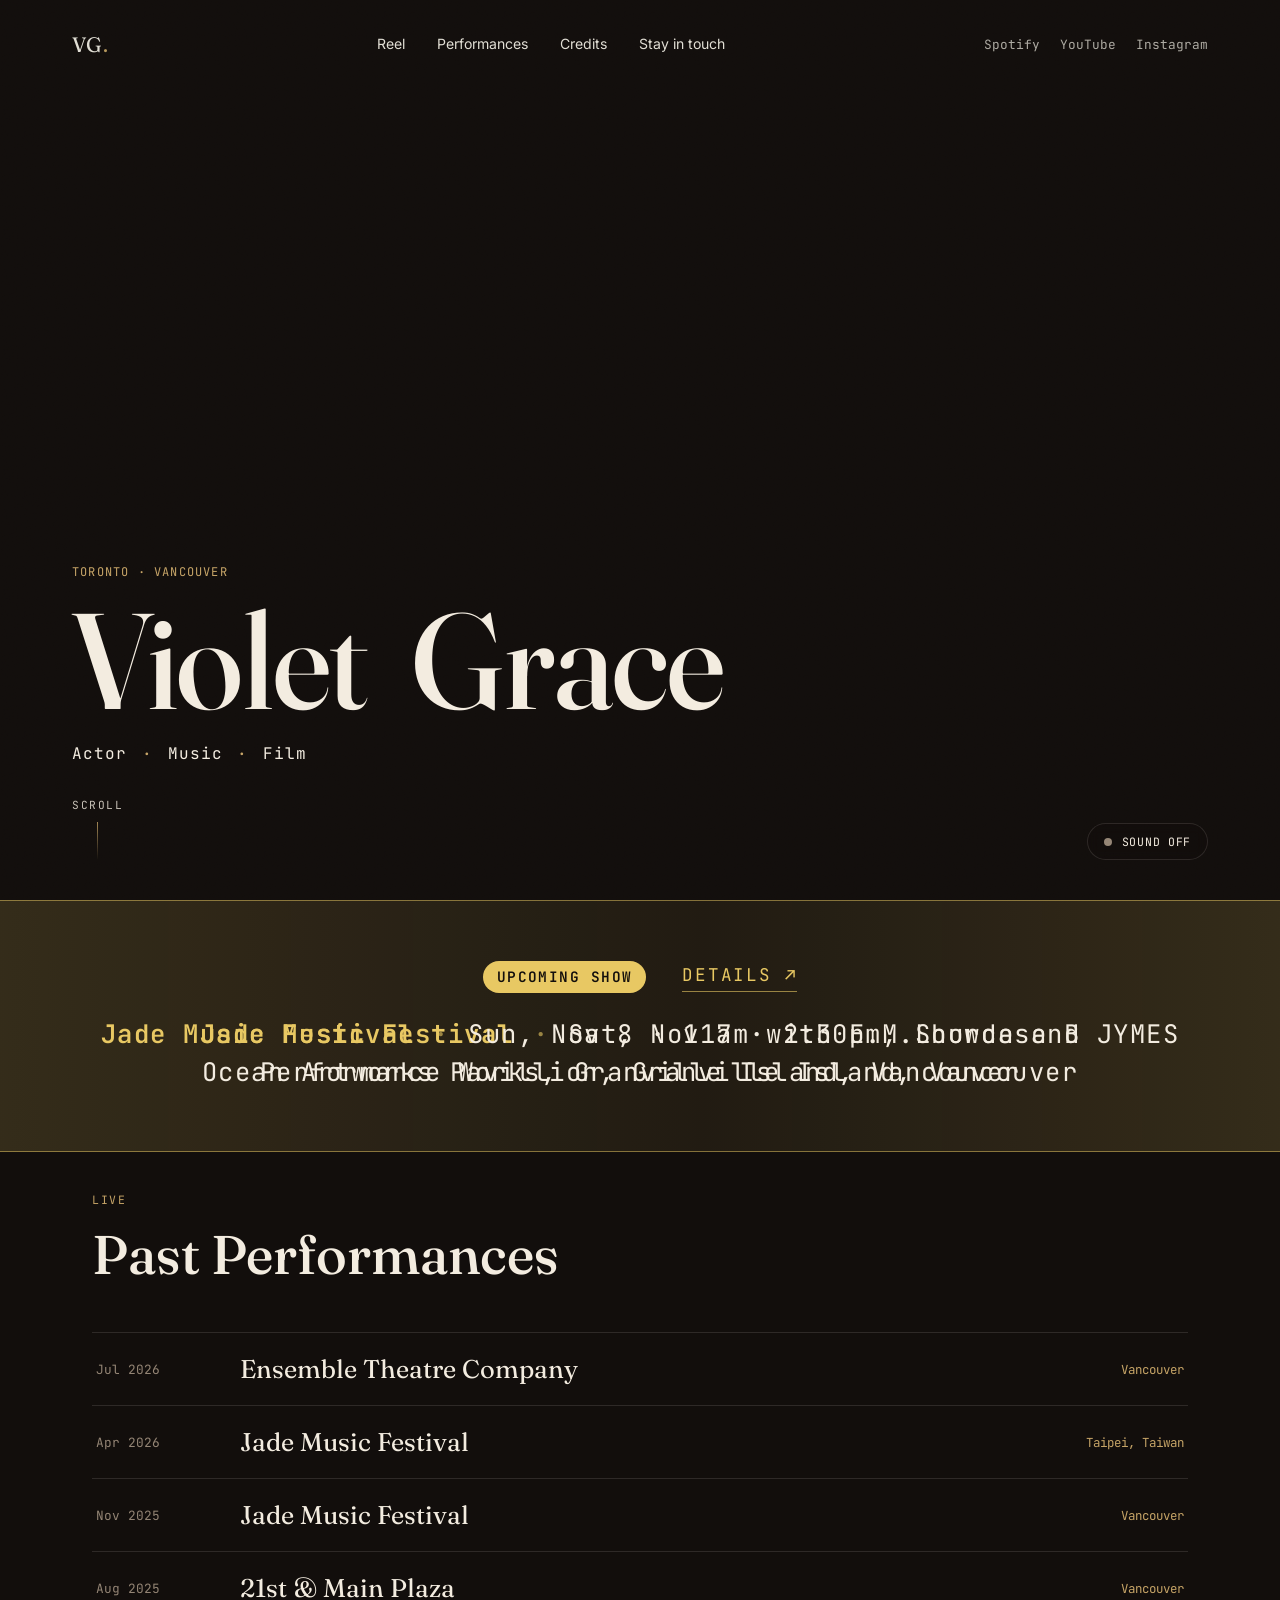
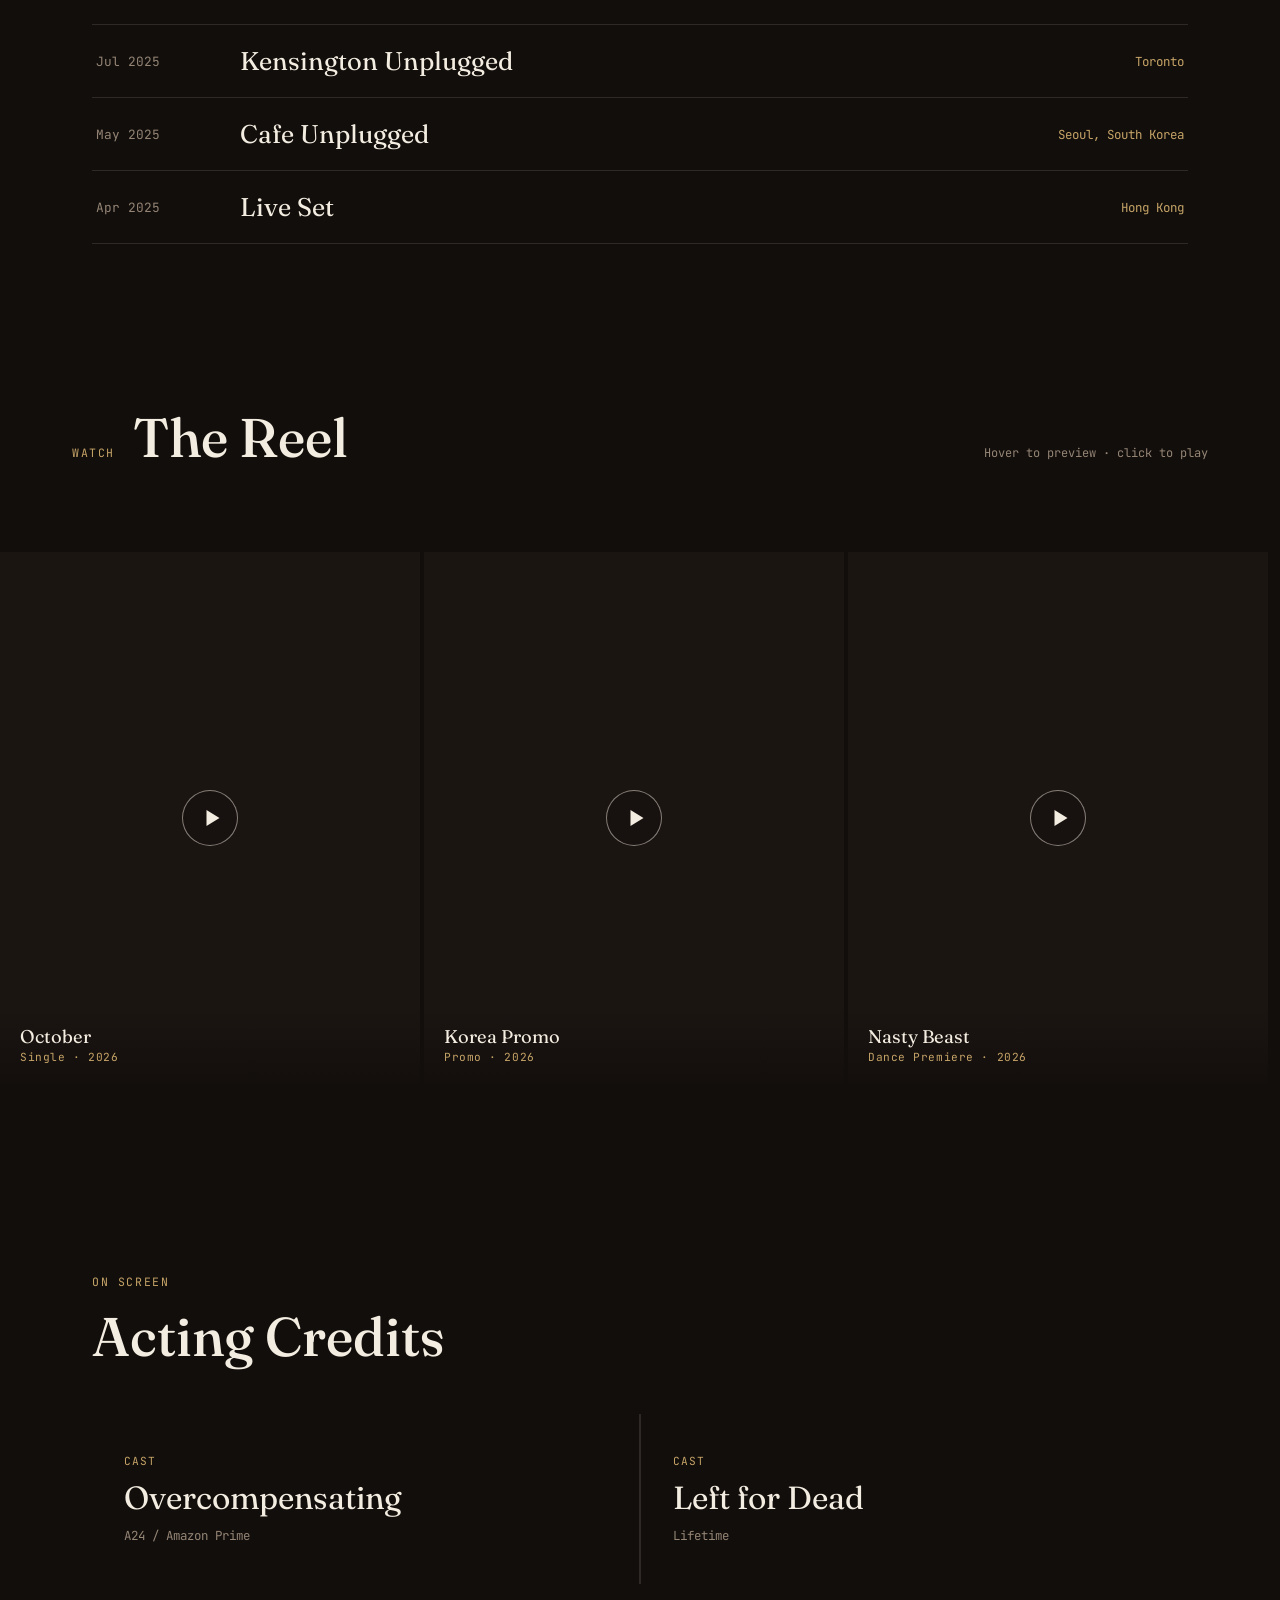
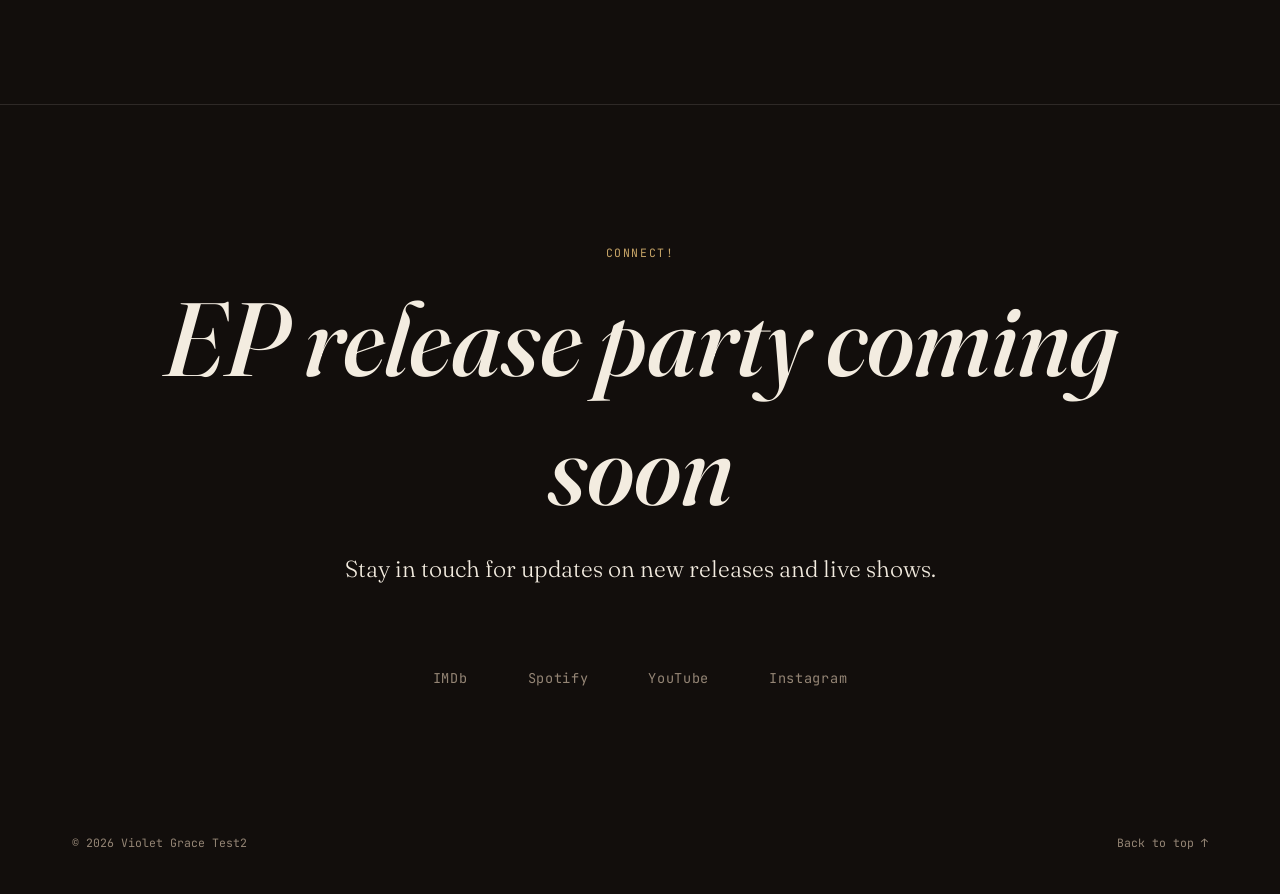
==== index.html @ 5d545049 "Add details for Jade Music Festival on Nov 8" ====
<!DOCTYPE html>
<html lang="en">
<head>
<meta charset="UTF-8">
<meta name="viewport" content="width=device-width, initial-scale=1.0">
<title>Violet Grace — Actor · Music · Film</title>
<meta name="description" content="Violet Grace — Actor, musician, and film artist. Watch the reel, upcoming releases, and live performances.">
<link rel="preconnect" href="https://fonts.googleapis.com">
<link rel="preconnect" href="https://fonts.gstatic.com" crossorigin>
<link href="https://fonts.googleapis.com/css2?family=Fraunces:opsz,wght@9..144,300;9..144,400;9..144,500;9..144,600&amp;family=Inter:wght@400;500;600&amp;family=JetBrains+Mono:wght@400;500&amp;display=swap" rel="stylesheet">
<link rel="stylesheet" href="styles.css">
<style>
  /* Soft visible yellow for the Jade Music Festival 2026 link — matches the
     site's warm palette, just a touch brighter so it stands out in the list. */
  .jade-link-2026{
    color: #E8C863;
    transition: opacity .2s ease;
  }
  .jade-link-2026:hover,
  .jade-link-2026:focus-visible{
    opacity: .8;
  }




</style>

<!-- Google tag (gtag.js) -->
<script async src="https://www.googletagmanager.com/gtag/js?id=AW-18082995472"></script>
<script>
  window.dataLayer = window.dataLayer || [];
  function gtag(){dataLayer.push(arguments);}
  gtag('js', new Date());
  gtag('config', 'AW-18082995472');
</script>


</head>
<body>

<!-- Grain overlay -->
<div class="grain" aria-hidden="true"></div>

<!-- ============ HEADER ============ -->
<header class="site-header">
  <a href="#top" class="logo">VG<span class="logo-dot">.</span></a>

  <nav class="main-nav" aria-label="Primary">
    <a href="#reel">Reel</a>
    <a href="#performances">Performances</a>
    <a href="#credits">Credits</a>
    <a href="#connect">Stay in touch</a>
  </nav>

  <div class="header-socials">
    <a href="https://open.spotify.com/artist/6fwGpGsmWu4kERmOrngO64" target="_blank" rel="noopener">Spotify</a>
    <a href="https://www.youtube.com/@violetziyigrace" target="_blank" rel="noopener">YouTube</a>
    <a href="https://www.instagram.com/violetziyigrace/" target="_blank" rel="noopener">Instagram</a>
  </div>

  <button class="nav-toggle" aria-label="Open menu" aria-expanded="false">
    <span></span><span></span>
  </button>
</header>

<!-- Mobile menu -->
<div class="mobile-menu" id="mobileMenu">
  <button type="button" class="mobile-menu-close" id="mobileMenuClose" aria-label="Close menu">Close ✕</button>
  <a href="#reel">Reel</a>
  <a href="#performances">Performances</a>
  <a href="#credits">Credits</a>
  <a href="#connect">Stay in touch</a>
</div>

<!-- ============ HERO ============ -->
<section class="hero" id="top">
  <video class="hero-video" id="heroVideo" autoplay muted loop playsinline preload="auto">
    <source src="https://d2xzwkti23clo4.cloudfront.net/videos/OCT_SHORT.mp4" type="video/mp4">
  </video>
  <div class="hero-scrim"></div>

  <div class="hero-content">
    <p class="eyebrow reveal">Toronto · Vancouver</p>
    <h1 class="hero-title">
      <span class="reveal">Violet</span>
      <span class="reveal" style="--d:0.08s">Grace</span>
    </h1>
    <p class="hero-sub reveal" style="--d:0.16s">Actor <span class="dot">·</span> Music <span class="dot">·</span> Film</p>
  </div>

  <button class="sound-toggle" id="soundToggle" aria-pressed="false">
    <span class="sound-icon"></span>
    <span class="sound-label">Sound off</span>
  </button>

  <a href="#reel" class="scroll-cue" aria-label="Scroll to reel">
    <span>Scroll</span>
    <i></i>
  </a>
</section>


<!--
============ MARQUEE (hidden for now) ============
<div class="marquee" aria-hidden="true">
  <div class="marquee-track">
    <span>Actor ✳ Musician ✳ Film ✳ Live Performance ✳ Screen ✳ Stage ✳ </span>
    <span>Actor ✳ Musician ✳ Film ✳ Live Performance ✳ Screen ✳ Stage ✳ </span>
  </div>
</div>
-->


<!-- ============ SHOW BANNER ============ -->
<!-- Thin highlighted strip. The whole bar is one link to the JMF schedule. -->
<a class="show-banner" id="show" href="https://jmfa.ca/schedule/" target="_blank" rel="noopener noreferrer"
   aria-label="Free live show at Jade Music Festival, Saturday November 7, 2026, 2:30pm, Showcase B, Vancouver. Opens the Jade Music Festival schedule in a new tab.">
  <span class="show-badge">Upcoming Show</span>
  <span class="show-text">
    <strong class="show-name">Jade Music Festival</strong>
    <span class="show-sep" aria-hidden="true">·</span> <span class="show-when">Sat, Nov 7 · 2:30pm, Showcase B</span> <br class="show-br">
    <span class="show-where">Performance Works, Granville Island, Vancouver</span>
  </span>
  <span class="show-text">
    <strong class="show-name">Jade Music Festival</strong>
    <span class="show-sep" aria-hidden="true">·</span> <span class="show-when">Sun, Nov 8 · 11am with E.M.Lourde and JYMES</span> <br class="show-br">
    <span class="show-where">Ocean Artworks Pavillion, Granville Island, Vancouver</span>
  </span>
  <span class="show-cta"><span class="show-cta-word">Details </span><span aria-hidden="true">↗</span></span>
</a>



<!-- ============ SHOW BANNER 2 ============ -->
<!-- Thin highlighted strip. The whole bar is one link to the JMF schedule. -->
  <!--
<a class="show-banner2" id="show2" href="https://www.showpass.com/ubcpc-shekillsmonsters/" target="_blank" rel="noopener noreferrer"
   aria-label="She Kills Monsters at UBC. Show dates: November 18 - 21, 2026, Vancouver.">
  <span class="show-badge">Upcoming Play</span>
  <span class="show-text">
    <strong class="show-name">She Kills Monsters</strong>
    <span class="show-sep" aria-hidden="true">·</span> <span class="show-when">Various Dates: November 18 - 21</span> <br class="show-br">
    <span class="show-where">UBC, Vancouver</span>
  </span>
  <span class="show-cta"><span class="show-cta-word">Details </span><span aria-hidden="true">↗</span></span>
</a>
-->
  
<!-- ============ INTRO ============ -->
<!--
<section class="intro" id="about">
  <p class="section-label reveal">Intro</p>
  <p class="intro-text reveal">
    I'm Violet — an actor and musician.
    Recent work spans indie feature film, television, and original music.
  </p>
</section>
-->

<!-- ============ PERFORMANCES ============ -->
<section class="performances" id="performances">
  <p class="section-label reveal">Live</p>
  <h2 class="reveal">Past Performances</h2>

  <ul class="timeline">
    

<!--
<li class="timeline-item reveal">
      <span class="timeline-date">Nov 2026</span>
      <span class="timeline-venue">Jade Music Festival - November 7th, 2026 - Showcase B, Live at 2:30pm!</span>
      <span class="timeline-loc">Vancouver</span>
    </li>
-->
    <li class="timeline-item reveal">
      <span class="timeline-date">Jul 2026</span>
      <span class="timeline-venue">Ensemble Theatre Company</span>
      <span class="timeline-loc">Vancouver</span>
    </li>
    <li class="timeline-item reveal">
      <span class="timeline-date">Apr 2026</span>
      <span class="timeline-venue">Jade Music Festival</span>
      <span class="timeline-loc">Taipei, Taiwan</span>
    </li>
    <li class="timeline-item reveal">
      <span class="timeline-date">Nov 2025</span>
      <span class="timeline-venue">Jade Music Festival</span>
      <span class="timeline-loc">Vancouver</span>

    </li>
    <li class="timeline-item reveal">
      <span class="timeline-date">Aug 2025</span>
      <span class="timeline-venue">21st &amp; Main Plaza</span>
      <span class="timeline-loc">Vancouver</span>
    </li>
    <li class="timeline-item reveal">
      <span class="timeline-date">Jul 2025</span>
      <span class="timeline-venue">Kensington Unplugged</span>
      <span class="timeline-loc">Toronto</span>
    </li>
    <li class="timeline-item reveal">
      <span class="timeline-date">May 2025</span>
      <span class="timeline-venue">Cafe Unplugged</span>
      <span class="timeline-loc">Seoul, South Korea</span>
    </li>
    <li class="timeline-item reveal">
      <span class="timeline-date">Apr 2025</span>
      <span class="timeline-venue">Live Set</span>
      <span class="timeline-loc">Hong Kong</span>
    </li>
  </ul>
</section>
  

<!-- ============ REEL ============ -->


<section class="reel" id="reel">
  <div class="reel-heading">
    <p class="section-label reveal">Watch</p>
    <h2 class="reveal">The Reel</h2>
    <p class="reel-hint reveal">Hover to preview · click to play</p>
  </div>

  <div class="filmstrip" id="filmstrip">

    <article class="frame" tabindex="0" data-video="https://d2xzwkti23clo4.cloudfront.net/videos/October_V2.mp4" data-title="October" data-meta="Single · 2026">
      <video class="frame-video" muted loop playsinline preload="metadata">
        <source src="https://d2xzwkti23clo4.cloudfront.net/videos/October_V2.mp4" type="video/mp4">
      </video>
      <div class="frame-play" aria-hidden="true"></div>
      <div class="frame-caption">
        <span class="frame-title">October</span>
        <span class="frame-meta">Single · 2026</span>
      </div>
    </article>

    <article class="frame" tabindex="0" data-video="https://d2xzwkti23clo4.cloudfront.net/videos/Korea_Promo1.mp4" data-title="Korea Interlude Promo" data-meta="Promo · 2026">
      <video class="frame-video" muted loop playsinline preload="metadata">
        <source src="https://d2xzwkti23clo4.cloudfront.net/videos/Korea_Promo1.mp4#t=0.5" type="video/mp4">
      </video>
      <div class="frame-play" aria-hidden="true"></div>
      <div class="frame-caption">
        <span class="frame-title">Korea Promo</span>
        <span class="frame-meta">Promo · 2026</span>
      </div>
    </article>

    <article class="frame" tabindex="0" data-video="https://d2xzwkti23clo4.cloudfront.net/videos/Nasty-Beast-Dance.mp4" data-title="Nasty Beast" data-meta="Promo · 2026">
      <video class="frame-video" muted loop playsinline preload="metadata">
        <source src="https://d2xzwkti23clo4.cloudfront.net/videos/Nasty-Beast-Dance.mp4#t=0.5" type="video/mp4">
      </video>
      <div class="frame-play" aria-hidden="true"></div>
      <div class="frame-caption">
        <span class="frame-title">Nasty Beast</span>
        <span class="frame-meta">Dance Premiere · 2026</span>
      </div>
    </article>

  </div>
</section>


<!-- ============ CREDITS ============ -->
<section class="credits" id="credits">
  <p class="section-label reveal">On Screen</p>
  <h2 class="reveal">Acting Credits</h2>

  <div class="credit-cards">
    <a class="credit-card reveal" href="https://www.imdb.com/name/nm7448528/" target="_blank" rel="noopener">
      <span class="credit-role">Cast</span>
      <span class="credit-title">Overcompensating</span>
      <span class="credit-net">A24 / Amazon Prime</span>
    </a>
    <a class="credit-card reveal" href="https://www.imdb.com/name/nm7448528/" target="_blank" rel="noopener">
      <span class="credit-role">Cast</span>
      <span class="credit-title">Left for Dead</span>
      <span class="credit-net">Lifetime</span>
    </a>
  </div>
</section>

<!-- ============ CONNECT / MAILING LIST ============ -->
<!-- Submits via script.js to a Google Apps Script web app that writes to your Google Sheet. -->
<section class="connect" id="connect">
  <p class="section-label reveal">Connect!</p>
  <h2 class="connect-title reveal">EP release party coming soon</h2>
  <p class="mail-intro reveal">Stay in touch for updates on new releases and live shows.</p>


  <!--
  <form class="mail-form reveal" id="mailForm" action="#" method="post">
    <div class="mail-field mail-field--full">
      <label for="mlEmail">Email <span class="mail-req" aria-hidden="true">*</span><span class="visually-hidden">(required)</span></label>
      <input type="email" id="mlEmail" name="email" required autocomplete="email" inputmode="email" maxlength="200" placeholder="you@example.com">
    </div>

    <div class="mail-field mail-field--full">
      <label for="mlName">Name <span class="mail-opt">(optional)</span></label>
      <input type="text" id="mlName" name="name" autocomplete="name" maxlength="120" placeholder="Your name">
    </div>

    <div class="mail-field">
      <label for="mlZip">ZIP / Postal code <span class="mail-opt">(optional)</span></label>
      <input type="text" id="mlZip" name="zip" autocomplete="postal-code" maxlength="20" placeholder="e.g. V6B 1A1">
    </div>

    <div class="mail-field">
      <label for="mlCountry">Country <span class="mail-opt">(optional)</span></label>
      <input type="text" id="mlCountry" name="country" autocomplete="country-name" maxlength="80" placeholder="e.g. Canada">
    </div>
    -->

    <!-- Spam trap: real visitors never see or fill this. Do not remove. -->
    <!--
    <div class="mail-hp" aria-hidden="true">
      <input type="text" name="company" tabindex="-1" autocomplete="off" aria-label="Do not fill in">
    </div>

    <button type="submit" class="mail-submit" id="mailSubmit">Join the list</button>
    <p class="mail-status" id="mailStatus" role="status" aria-live="polite"></p>
    <p class="mail-note">By joining, you agree to receive occasional emails from Violet Grace. You can unsubscribe at any time.</p>
  </form>
  -->
  <div class="connect-grid reveal">
    <a href="https://www.imdb.com/name/nm7448528/" target="_blank" rel="noopener">IMDb</a>
    <a href="https://open.spotify.com/artist/6fwGpGsmWu4kERmOrngO64" target="_blank" rel="noopener">Spotify</a>
    <a href="https://www.youtube.com/@violetziyigrace" target="_blank" rel="noopener">YouTube</a>
    <a href="https://www.instagram.com/violetziyigrace/" target="_blank" rel="noopener">Instagram</a>
  </div>
</section>

<footer class="site-footer">
  <span>© 2026 Violet Grace Test2</span>
  <a href="#top">Back to top ↑</a>
</footer>

<!-- ============ LIGHTBOX ============ -->
<div class="lightbox" id="lightbox" aria-hidden="true">
  <div class="lightbox-backdrop" id="lightboxBackdrop"></div>
  <div class="lightbox-panel">
    <button class="lightbox-close" id="lightboxClose" aria-label="Close video">Close ✕</button>
    <video class="lightbox-video" id="lightboxVideo" controls playsinline></video>
    <div class="lightbox-info">
      <span id="lightboxTitle"></span>
      <span id="lightboxMeta"></span>
    </div>
  </div>
</div>

<script src="script.js?v=2"></script>
</body>
</html>
---- styles.css ----
/* ==========================================================================
   VIOLET GRACE — Portfolio
   Palette: theatre-dark warm charcoal + brushed gold + deep wine
   Type: Fraunces (display) / Inter (UI) / JetBrains Mono (meta, labels)
   ========================================================================== */

:root{
  --bg:        #120e0c;
  --bg-alt:    #1b1512;
  --ivory:     #f3ece0;
  --gold:      #c6a467;
  --wine:      #7a2331;
  --muted:     #948575;
  --line:      rgba(243,236,224,0.12);

  --font-display: "Fraunces", serif;
  --font-body:    "Inter", sans-serif;
  --font-mono:    "JetBrains Mono", monospace;

  --container: 1240px;
  --edge: clamp(24px, 6vw, 72px);
}

*{ box-sizing: border-box; }
html{ scroll-behavior: smooth; }

body{
  margin:0;
  background: var(--bg);
  color: var(--ivory);
  font-family: var(--font-body);
  -webkit-font-smoothing: antialiased;
  overflow-x: hidden;
}

a{ color: inherit; text-decoration: none; }
ul{ list-style: none; margin:0; padding:0; }
h1,h2{ font-family: var(--font-display); font-weight: 500; margin:0; }

/* subtle film grain over everything */
.grain{
  position: fixed; inset:0; pointer-events:none; z-index: 999;
  opacity: 0.05; mix-blend-mode: overlay;
  background-image: url("data:image/svg+xml,%3Csvg xmlns='http://www.w3.org/2000/svg' width='120' height='120'%3E%3Cfilter id='n'%3E%3CfeTurbulence type='fractalNoise' baseFrequency='0.9' numOctaves='2' stitchTiles='stitch'/%3E%3C/filter%3E%3Crect width='100%25' height='100%25' filter='url(%23n)'/%3E%3C/svg%3E");
}

/* ===== reveal-on-scroll ===== */
.reveal{
  opacity:0; transform: translateY(22px);
  transition: opacity .8s cubic-bezier(.16,.8,.24,1), transform .8s cubic-bezier(.16,.8,.24,1);
  transition-delay: var(--d, 0s);
}
.reveal.is-visible{ opacity:1; transform: translateY(0); }
@media (prefers-reduced-motion: reduce){
  .reveal{ opacity:1; transform:none; transition:none; }
}

.section-label{
  font-family: var(--font-mono);
  font-size: .72rem; letter-spacing: .14em; text-transform: uppercase;
  color: var(--gold); margin: 0 0 14px;
}

/* ===== HEADER ===== */
.site-header{
  position: fixed; top:0; left:0; right:0; z-index: 60;
  display:flex; align-items:center; justify-content:space-between;
  padding: 22px var(--edge);
  mix-blend-mode: difference;
}
.logo{ font-family: var(--font-display); font-size: 1.3rem; letter-spacing: .02em; display:inline-block; padding: 10px 10px 10px 0; }
.logo-dot{ color: var(--gold); }
.main-nav{ display:flex; gap: 32px; font-size: .88rem; }
.main-nav a{ position:relative; padding-bottom: 3px; }
.main-nav a::after{
  content:""; position:absolute; left:0; right:100%; bottom:0; height:1px;
  background: currentColor; transition: right .35s ease;
}
.main-nav a:hover::after{ right:0; }
.header-socials{ display:flex; gap:20px; font-size:.8rem; font-family: var(--font-mono); }
.header-socials a{ opacity:.75; transition: opacity .25s; }
.header-socials a:hover{ opacity:1; }

.nav-toggle{
  display:none; width:46px; height:44px; background:none; border:0; cursor:pointer;
  flex-direction:column; justify-content:space-between; padding:11px 6px; margin-right:-6px;
}
.nav-toggle span{ height:1px; width:100%; background: var(--ivory); }

.mobile-menu{
  position: fixed; inset:0; background: var(--bg); z-index: 70;
  display:flex; flex-direction:column; align-items:center; justify-content: safe center; gap: 22px;
  padding: 72px var(--edge) 32px;           /* keeps everything inside the phone's side margins */
  overflow-y: auto;
  transform: translateY(-100%); transition: transform .5s cubic-bezier(.16,.8,.24,1);
}
.mobile-menu.open{ transform: translateY(0); }
/* Big serif style for the page links in the phone menu */
.mobile-menu > a{ font-family: var(--font-display); font-size: 1.8rem; }
.mobile-menu-close{
  position:absolute; top: 14px; right: var(--edge);
  background:none; border:0; padding: 14px 0 14px 16px; cursor:pointer;
  color: var(--ivory); font-family: var(--font-mono); font-size:.8rem; letter-spacing:.05em;
}

@media (max-height: 540px){
  .mobile-menu{ gap: 12px; padding-top: 56px; padding-bottom: 20px; }
  .mobile-menu > a{ font-size: 1.4rem; }
}
@media (max-width: 359px){
  .mobile-menu > a{ font-size: 1.6rem; }
}

/* ===== HERO ===== */
.hero{
  position: relative; height: 100vh; min-height: 640px;
  display:flex; align-items:flex-end;
  overflow: hidden;
}
.hero-video{
  position:absolute; inset:0; width:100%; height:100%; object-fit: cover;
  filter: saturate(.9) contrast(1.05);
}
.hero-scrim{
  position:absolute; inset:0;
  background:
    linear-gradient(180deg, rgba(18,14,12,.55) 0%, rgba(18,14,12,.25) 35%, rgba(18,14,12,.85) 100%);
}
.hero-content{
  position: relative; z-index:2; padding: 0 var(--edge) 136px;   /* clears the Scroll cue below */
  width: 100%;
}
.eyebrow{
  font-family: var(--font-mono); font-size: .75rem; letter-spacing:.1em;
  color: var(--gold); text-transform: uppercase; margin: 0 0 18px;
}
.hero-title{
  font-size: clamp(3.2rem, 11vw, 8.5rem);
  line-height: .92; letter-spacing: -.01em;
  display:flex; flex-wrap:wrap; gap: 0 .32em;
}
.hero-sub{
  font-family: var(--font-mono); font-size: 1rem; letter-spacing:.06em;
  color: var(--ivory); opacity:.85; margin: 20px 0 0;
}
.hero-sub .dot{ color: var(--gold); margin: 0 4px; }

.sound-toggle{
  position:absolute; right: var(--edge); bottom: 40px; z-index:3;
  display:flex; align-items:center; gap:10px;
  background: rgba(18,14,12,.4); border: 1px solid var(--line);
  color: var(--ivory); font-family: var(--font-mono); font-size:.72rem;
  letter-spacing:.06em; text-transform:uppercase;
  padding: 10px 16px; border-radius: 999px; cursor:pointer;
  backdrop-filter: blur(6px);
  transition: border-color .25s;
}
.sound-toggle:hover{ border-color: var(--gold); }
.sound-icon{
  width:8px; height:8px; border-radius:50%; background: var(--muted); display:inline-block;
}
.sound-toggle[aria-pressed="true"] .sound-icon{ background: var(--gold); box-shadow: 0 0 8px var(--gold); }

.scroll-cue{
  position:absolute; left: var(--edge); bottom: 40px; z-index:3;
  display:flex; flex-direction:column; align-items:center; gap:10px;
  font-family: var(--font-mono); font-size: .7rem; letter-spacing:.14em; text-transform:uppercase;
  color: var(--ivory); opacity:.8;
}
.scroll-cue i{
  width:1px; height: 38px; background: linear-gradient(var(--gold), transparent);
  position:relative; overflow:hidden;
}
.scroll-cue i::after{
  content:""; position:absolute; left:0; top:-100%; width:100%; height:100%;
  background: var(--gold); animation: cue 1.8s ease-in-out infinite;
}
@keyframes cue{ to{ top: 100%; } }

/* ===== MARQUEE ===== */
.marquee{
  border-top: 1px solid var(--line); border-bottom: 1px solid var(--line);
  overflow: hidden; background: var(--bg-alt);
  padding: 18px 0;
}
.marquee-track{
  display:flex; white-space:nowrap; width: max-content;
  font-family: var(--font-display); font-style: italic; font-size: 1.4rem;
  color: var(--muted);
  animation: marquee 26s linear infinite;
}
.marquee-track span{ padding-right: 4px; }
@keyframes marquee{ from{ transform: translateX(0); } to{ transform: translateX(-50%); } }
@media (prefers-reduced-motion: reduce){ .marquee-track{ animation: none; } }




/* ===== SHOW BANNER ===== */
/* Text size matches the "Past Performances" venue names; font style matches the hero "Actor · Music · Film" line. */
.show-banner{
  display: flex; align-items: center; justify-content: center;
  flex-wrap: wrap; gap: 18px 40px;
  padding: clamp(36px, 5vw, 60px) var(--edge);
  background: linear-gradient(90deg, rgba(232,200,99,.16), rgba(232,200,99,.07) 55%, rgba(232,200,99,.16));
  border-top: 1px solid rgba(232,200,99,.5);
  border-bottom: 1px solid rgba(232,200,99,.5);
  color: var(--ivory, #f3ece0);
  font-family: var(--font-mono, "JetBrains Mono", monospace);
  font-size: clamp(1.1rem, 2.2vw, 1.6rem);
  letter-spacing: .06em; line-height: 1.5;
  text-align: center; text-decoration: none;
  transition: background .25s ease;
}
.show-banner:hover,
.show-banner:focus-visible{
  background: linear-gradient(90deg, rgba(232,200,99,.26), rgba(232,200,99,.14) 55%, rgba(232,200,99,.26));
}
.show-banner:focus-visible{ outline: 2px solid #E8C863; outline-offset: -4px; }
.show-badge{
  display: inline-flex; align-items: center; gap: 7px;
  padding: 5px 14px; border-radius: 999px;
  background: #E8C863; color: #120e0c;
  font-weight: 600; text-transform: uppercase; letter-spacing: .1em; font-size: clamp(.74rem, 1.2vw, .9rem);
}
.show-dot{
  width: 7px; height: 7px; border-radius: 50%; background: #B3261E;
  animation: show-pulse 1.8s ease-in-out infinite;
}
@keyframes show-pulse{ 0%,100%{ opacity: 1; transform: scale(1); } 50%{ opacity: .35; transform: scale(.8); } }
.show-text{ text-wrap: balance; }
.show-text strong{ color: #E8C863; font-weight: 600; }
.show-sep{ color: rgba(232,200,99,.6); margin: 0 2px; }
.show-cta{
  color: #E8C863; text-transform: uppercase; letter-spacing: .1em; font-size: clamp(.9rem, 1.4vw, 1.1rem);
  border-bottom: 1px solid rgba(232,200,99,.6); padding-bottom: 2px; white-space: nowrap;
}

/* Tablet + desktop: badge and Details arrow share the top row, show details sit underneath */
@media (min-width: 640px){
  .show-banner{
    display: grid; grid-template-columns: auto auto; justify-content: center;
    grid-template-areas: "badge cta" "text text";
    align-items: center; gap: 22px 36px;
  }
  .show-badge{ grid-area: badge; justify-self: end; }
  .show-cta{ grid-area: cta; justify-self: start; }
  .show-text{ grid-area: text; }
}

/* Phones: row 1 = "Upcoming Show" badge (left) + Details arrow (right); show details sit underneath */
@media (max-width: 639px){
  .show-banner{
    display: grid; grid-template-columns: minmax(0,1fr) auto;
    grid-template-areas: "badge cta" "text text";
    align-items: center; gap: 18px 12px;
    padding: 30px 20px;
    letter-spacing: .03em; text-align: left;
  }
  .show-badge{ grid-area: badge; justify-self: start; font-size: .72rem; padding: 5px 12px; }
  .show-cta{ grid-area: cta; font-size: .82rem; border-bottom: 0; }
  .show-text{ grid-area: text; display: flex; flex-direction: column; gap: 4px; min-width: 0; text-wrap: pretty; }
  .show-sep, .show-br{ display: none; }
  .show-when, .show-where{ display: block; overflow-wrap: anywhere; }
}
@media (prefers-reduced-motion: reduce){ .show-dot{ animation: none; } }

/* ===== MAILING LIST FORM ===== */
.visually-hidden{
  position: absolute; width: 1px; height: 1px; margin: -1px; padding: 0;
  overflow: hidden; clip: rect(0 0 0 0); white-space: nowrap; border: 0;
}
.mail-intro{
  max-width: 44ch; margin: 20px auto 0;
  font-family: var(--font-display); font-weight: 300;
  font-size: clamp(1.15rem, 2.6vw, 1.45rem); line-height: 1.5;
  color: var(--ivory); opacity: .8;
}
.mail-form{
  display: grid; grid-template-columns: 1fr; gap: 34px 36px;
  max-width: 600px; margin: 52px auto 0; text-align: left;
}
.mail-field{ display: flex; flex-direction: column; gap: 6px; }
.mail-field label{
  font-family: var(--font-mono); font-size: .78rem; letter-spacing: .12em; text-transform: uppercase;
  color: var(--ivory);
}
.mail-req{ color: var(--gold); }
.mail-opt{ color: var(--muted); text-transform: none; letter-spacing: .03em; }

/* Line-style inputs: no box, just a line underneath */
.mail-field input{
  width: 100%; padding: 12px 0 11px;
  background: transparent; border: 0; border-radius: 0;
  border-bottom: 1px solid rgba(243,236,224,.32);
  color: var(--ivory);
  font-family: var(--font-display); font-weight: 300; font-size: 1.3rem; line-height: 1.3;
  -webkit-appearance: none; appearance: none;
  transition: border-color .25s ease, box-shadow .25s ease;
}
.mail-field input::placeholder{ color: var(--muted); opacity: .7; font-style: italic; }
.mail-field input:hover{ border-bottom-color: rgba(243,236,224,.55); }
.mail-field input:focus{
  outline: none; border-bottom-color: var(--gold); box-shadow: 0 1px 0 0 var(--gold);
}
/* Stop browser autofill from painting a white/yellow box */
.mail-field input:-webkit-autofill,
.mail-field input:-webkit-autofill:focus{
  -webkit-text-fill-color: var(--ivory);
  -webkit-box-shadow: 0 0 0 1000px var(--bg) inset;
  caret-color: var(--ivory);
  transition: background-color 9999s ease-out 0s;
}

/* Spam trap: invisible to people. Do not remove. */
.mail-hp{ position: absolute; left: -9999px; top: auto; width: 1px; height: 1px; overflow: hidden; opacity: 0; pointer-events: none; }

/* Button: same outlined pill style as the site's other buttons, gold */
.mail-submit{
  justify-self: center; width: 100%; min-height: 54px;
  padding: 16px 44px; cursor: pointer;
  background: transparent; color: var(--gold);
  border: 1px solid var(--gold); border-radius: 999px;
  font-family: var(--font-mono); font-size: .85rem; letter-spacing: .14em; text-transform: uppercase;
  transition: background .25s ease, color .25s ease;
}
.mail-submit:hover{ background: var(--gold); color: var(--bg); }
.mail-submit:focus-visible{ outline: 1px solid var(--gold); outline-offset: 4px; }
.mail-submit:disabled{ opacity: .55; cursor: progress; background: transparent; color: var(--gold); }
.mail-status{ margin: 0; min-height: 1.4em; font-family: var(--font-mono); font-size: .85rem; letter-spacing: .04em; text-align: center; }
.mail-status.is-success{ color: var(--gold); }
.mail-status.is-error{ color: #ff8f7a; }
.mail-note{
  margin: 0; text-align: center; font-size: .8rem; line-height: 1.6;
  color: var(--muted);
}
.connect-grid{ margin-top: 64px; }
@media (min-width: 640px){
  .mail-form{ grid-template-columns: 1fr 1fr; }
  .mail-field--full, .mail-submit, .mail-status, .mail-note{ grid-column: 1 / -1; }
  .mail-submit{ width: auto; min-width: 280px; }
}

/* ===== INTRO ===== */
.intro{
  max-width: var(--container); margin: 0 auto;
  padding: 140px var(--edge) 100px;
}
.intro-text{
  font-family: var(--font-display); font-weight: 300;
  font-size: clamp(1.5rem, 3.4vw, 2.5rem); line-height: 1.35;
  max-width: 900px; color: var(--ivory);
}

/* ===== REEL / FILMSTRIP (signature element) ===== */
.reel{ padding: 40px 0 120px; }
.reel-heading{ padding: 0 var(--edge); margin-bottom: 40px; display:flex; align-items:baseline; gap: 18px; flex-wrap:wrap; }
.reel-heading h2{ font-size: clamp(2rem, 5vw, 3.4rem); }
.reel-hint{ font-family: var(--font-mono); font-size:.75rem; color: var(--muted); margin-left:auto; }

.filmstrip{
  display:flex; gap: 4px; overflow-x:auto; padding: 24px var(--edge) 16px;
  scroll-snap-type: x proximity;
  scrollbar-width: thin; scrollbar-color: var(--gold) transparent;
}
.filmstrip::-webkit-scrollbar{ height:5px; }
.filmstrip::-webkit-scrollbar-thumb{ background: var(--gold); border-radius: 3px; }

.frame{
  position: relative; flex: 0 0 clamp(260px, 34vw, 420px);
  aspect-ratio: 3/4; scroll-snap-align: start;
  background: var(--bg-alt); cursor: pointer;
  border-top: 14px solid var(--bg); border-bottom: 14px solid var(--bg);
  overflow: hidden;
}
/* sprocket holes — the "film" motif */
.frame::before, .frame::after{
  content:""; position:absolute; left:0; right:0; height:14px; z-index:2;
  background-image: radial-gradient(circle, var(--bg) 0 3px, transparent 3.5px);
  background-size: 22px 14px; background-repeat: repeat-x;
  background-position: 10px center;
}
.frame::before{ top:-14px; }
.frame::after{ bottom:-14px; }

.frame-video{
  position:absolute; inset:0; width:100%; height:100%; object-fit: cover;
  filter: saturate(.85) brightness(.8);
  transition: transform .6s cubic-bezier(.16,.8,.24,1), filter .4s;
}
.frame:hover .frame-video, .frame:focus-visible .frame-video{
  transform: scale(1.06); filter: saturate(1) brightness(.95);
}
.frame-play{
  position:absolute; top:50%; left:50%; width:56px; height:56px;
  transform: translate(-50%,-50%); border-radius:50%;
  border: 1px solid rgba(243,236,224,.5);
  background: rgba(18,14,12,.35); backdrop-filter: blur(3px);
  transition: opacity .3s, transform .3s;
}
.frame-play::after{
  content:""; position:absolute; top:50%; left:56%; transform: translate(-50%,-50%);
  border-style: solid; border-width: 8px 0 8px 13px;
  border-color: transparent transparent transparent var(--ivory);
}
.frame:hover .frame-play{ opacity:0; transform: translate(-50%,-50%) scale(.8); }

.frame-caption{
  position:absolute; left:0; right:0; bottom:0; z-index:2;
  padding: 18px 20px 20px;
  background: linear-gradient(0deg, rgba(18,14,12,.9), transparent);
  display:flex; flex-direction:column; gap:2px;
}
.frame-title{ font-family: var(--font-display); font-size:1.15rem; }
.frame-meta{ font-family: var(--font-mono); font-size:.7rem; color: var(--gold); letter-spacing:.05em; }

/* ===== PERFORMANCES / TIMELINE ===== */
.performances{ max-width: var(--container); margin: 0 auto; padding: 40px var(--edge) 120px; }
.performances h2{ font-size: clamp(2rem, 5vw, 3.4rem); margin-bottom: 44px; }

.timeline{ border-top: 1px solid var(--line); }
.timeline-item{
  display:grid; grid-template-columns: 120px 1fr auto; align-items:center; gap: 24px;
  padding: 20px 4px; border-bottom: 1px solid var(--line);
  transition: padding-left .3s ease, border-color .3s;
}
.timeline-item:hover{ padding-left: 16px; border-color: var(--gold); }
.timeline-date{ font-family: var(--font-mono); font-size:.8rem; color: var(--muted); }
.timeline-venue{ font-family: var(--font-display); font-size: clamp(1.1rem, 2.2vw, 1.6rem); }
.timeline-loc{ font-family: var(--font-mono); font-size:.78rem; color: var(--gold); text-align:right; white-space:nowrap; }

/* ===== CREDITS ===== */
.credits{ max-width: var(--container); margin: 0 auto; padding: 40px var(--edge) 120px; }
.credits h2{ font-size: clamp(2rem, 5vw, 3.4rem); margin-bottom: 44px; }
.credit-cards{ display:grid; grid-template-columns: repeat(auto-fit, minmax(280px, 1fr)); gap: 2px; background: var(--line); }
.credit-card{
  background: var(--bg); padding: 40px 32px; display:flex; flex-direction:column; gap:10px;
  transition: background .3s;
}
.credit-card:hover{ background: var(--bg-alt); }
.credit-role{ font-family: var(--font-mono); font-size:.7rem; letter-spacing:.1em; text-transform:uppercase; color: var(--gold); }
.credit-title{ font-family: var(--font-display); font-size: clamp(1.4rem, 3vw, 2rem); }
.credit-net{ font-family: var(--font-mono); font-size:.78rem; color: var(--muted); }

/* ===== CONNECT ===== */
.connect{
  text-align:center; padding: 140px var(--edge) 100px;
  border-top: 1px solid var(--line);
}
.connect .section-label{ display:block; }
.connect-title{ font-size: clamp(2.6rem, 9vw, 6.5rem); font-style: italic; }
.connect-link{
  display:inline-block; margin-top: 28px; font-family: var(--font-mono);
  font-size: .95rem; border-bottom: 1px solid var(--gold); padding-bottom: 4px;
}
.connect-grid{
  margin-top: 70px; display:flex; justify-content:center; gap: clamp(20px,4vw,48px);
  flex-wrap:wrap; font-family: var(--font-mono); font-size:.85rem; letter-spacing:.05em;
}
.connect-grid a{ color: var(--muted); transition: color .25s; display:inline-block; padding: 12px 6px; }
.connect-grid a:hover{ color: var(--gold); }

/* ===== FOOTER ===== */
.site-footer a{ display:inline-block; padding: 12px 0; }
.site-footer{
  display:flex; justify-content:space-between; align-items:center; padding: 24px var(--edge) 32px;
  font-family: var(--font-mono); font-size:.72rem; color: var(--muted);
}

/* ===== LIGHTBOX ===== */
.lightbox{
  position: fixed; inset:0; z-index: 100;
  display:flex; align-items:center; justify-content:center;
  opacity:0; pointer-events:none; transition: opacity .35s ease;
}
.lightbox.open{ opacity:1; pointer-events:auto; }
.lightbox-backdrop{ position:absolute; inset:0; background: rgba(10,7,6,.92); backdrop-filter: blur(6px); }
.lightbox-panel{
  position:relative; z-index:2; width:min(92vw, 900px);
  transform: scale(.96); transition: transform .35s ease;
}
.lightbox.open .lightbox-panel{ transform: scale(1); }
.lightbox-video{ width:100%; max-height:76vh; background:#000; display:block; }
.lightbox-close{
  position:absolute; top:-50px; right:0; background:none; border:0; padding: 10px 0 10px 12px; color: var(--ivory);
  font-family: var(--font-mono); font-size:.8rem; cursor:pointer; letter-spacing:.05em;
}
.lightbox-info{
  display:flex; justify-content:space-between; margin-top: 14px;
  font-family: var(--font-mono); font-size:.78rem; color: var(--muted);
}
#lightboxTitle{ color: var(--ivory); font-family: var(--font-display); font-size: 1.1rem; }

/* ===== RESPONSIVE ===== */
@media (max-width: 860px){
  .main-nav, .header-socials{ display:none; }
  .nav-toggle{ display:flex; }
  .timeline-item{ grid-template-columns: 1fr; gap:4px; text-align:left; }
  .timeline-loc{ text-align:left; }
}

/* Keyboard focus visibility */
a:focus-visible, button:focus-visible, .frame:focus-visible{
  outline: 1px solid var(--gold); outline-offset: 3px;
}
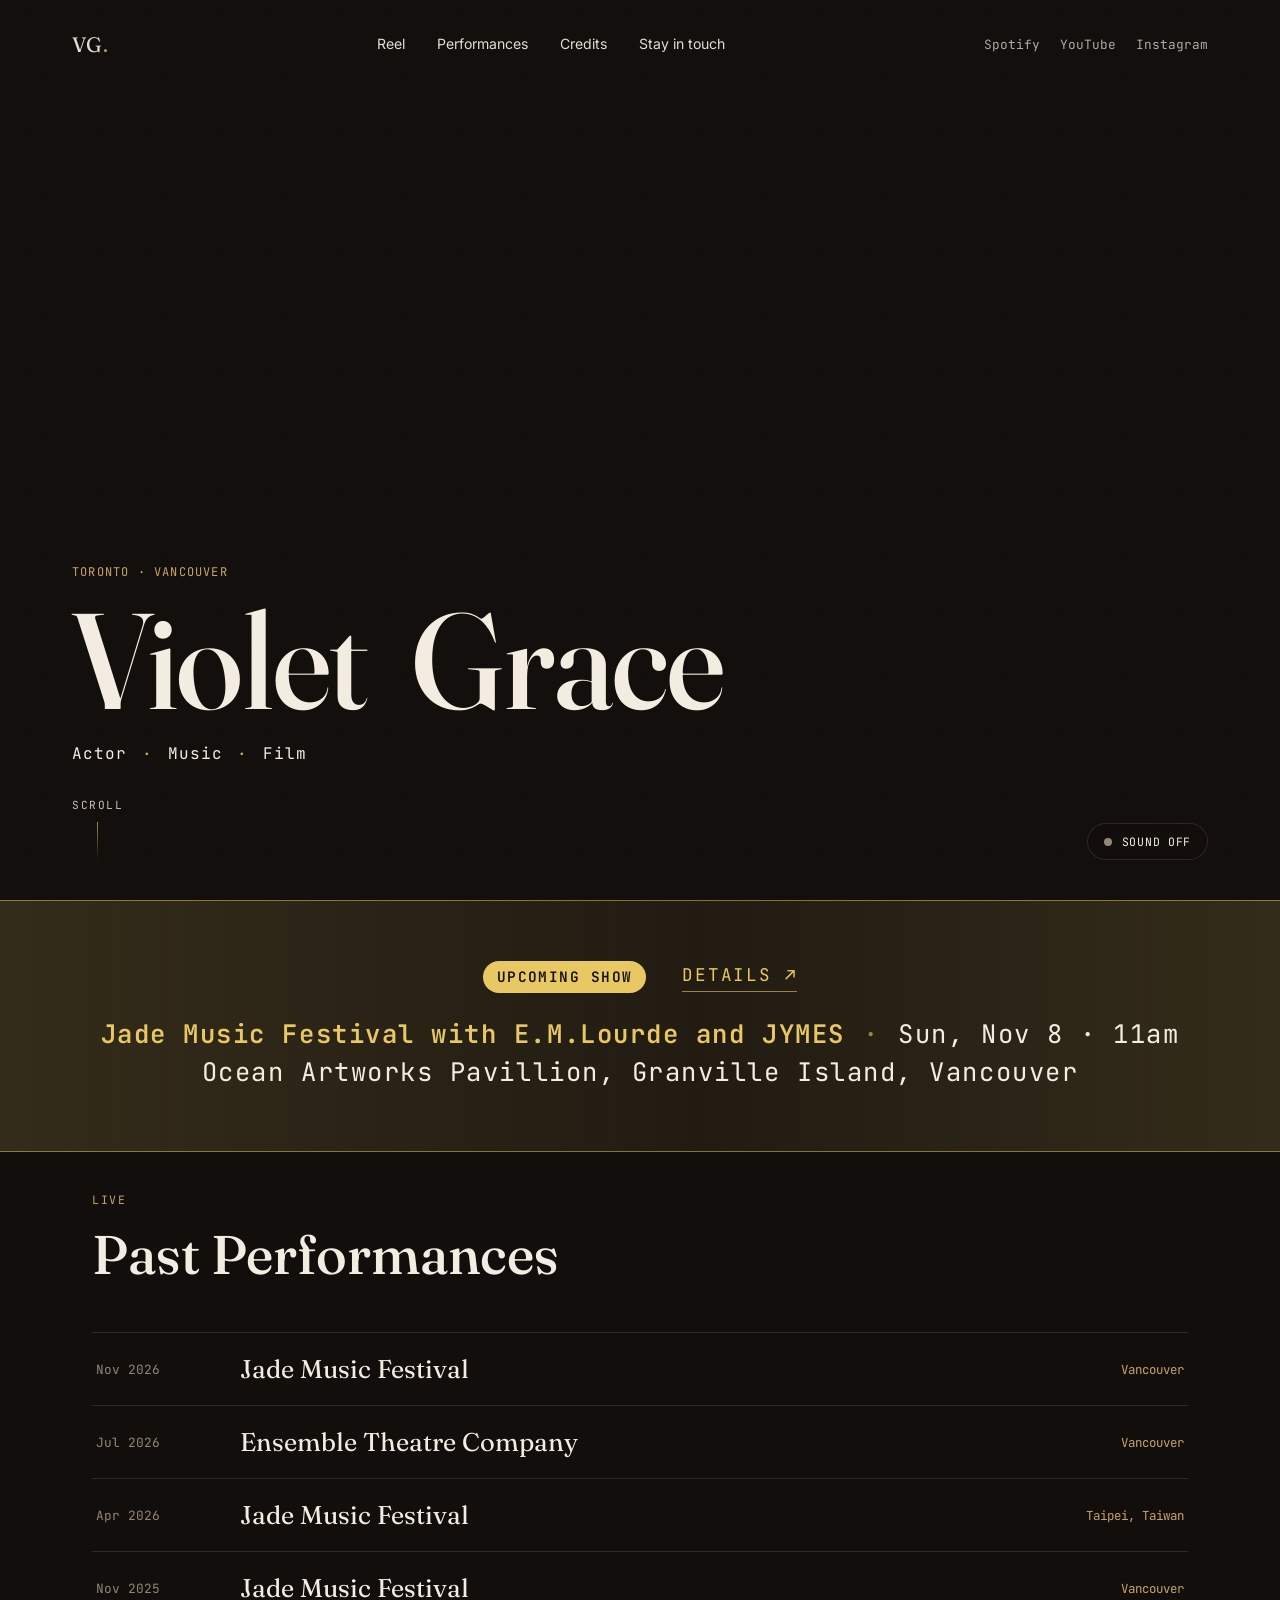
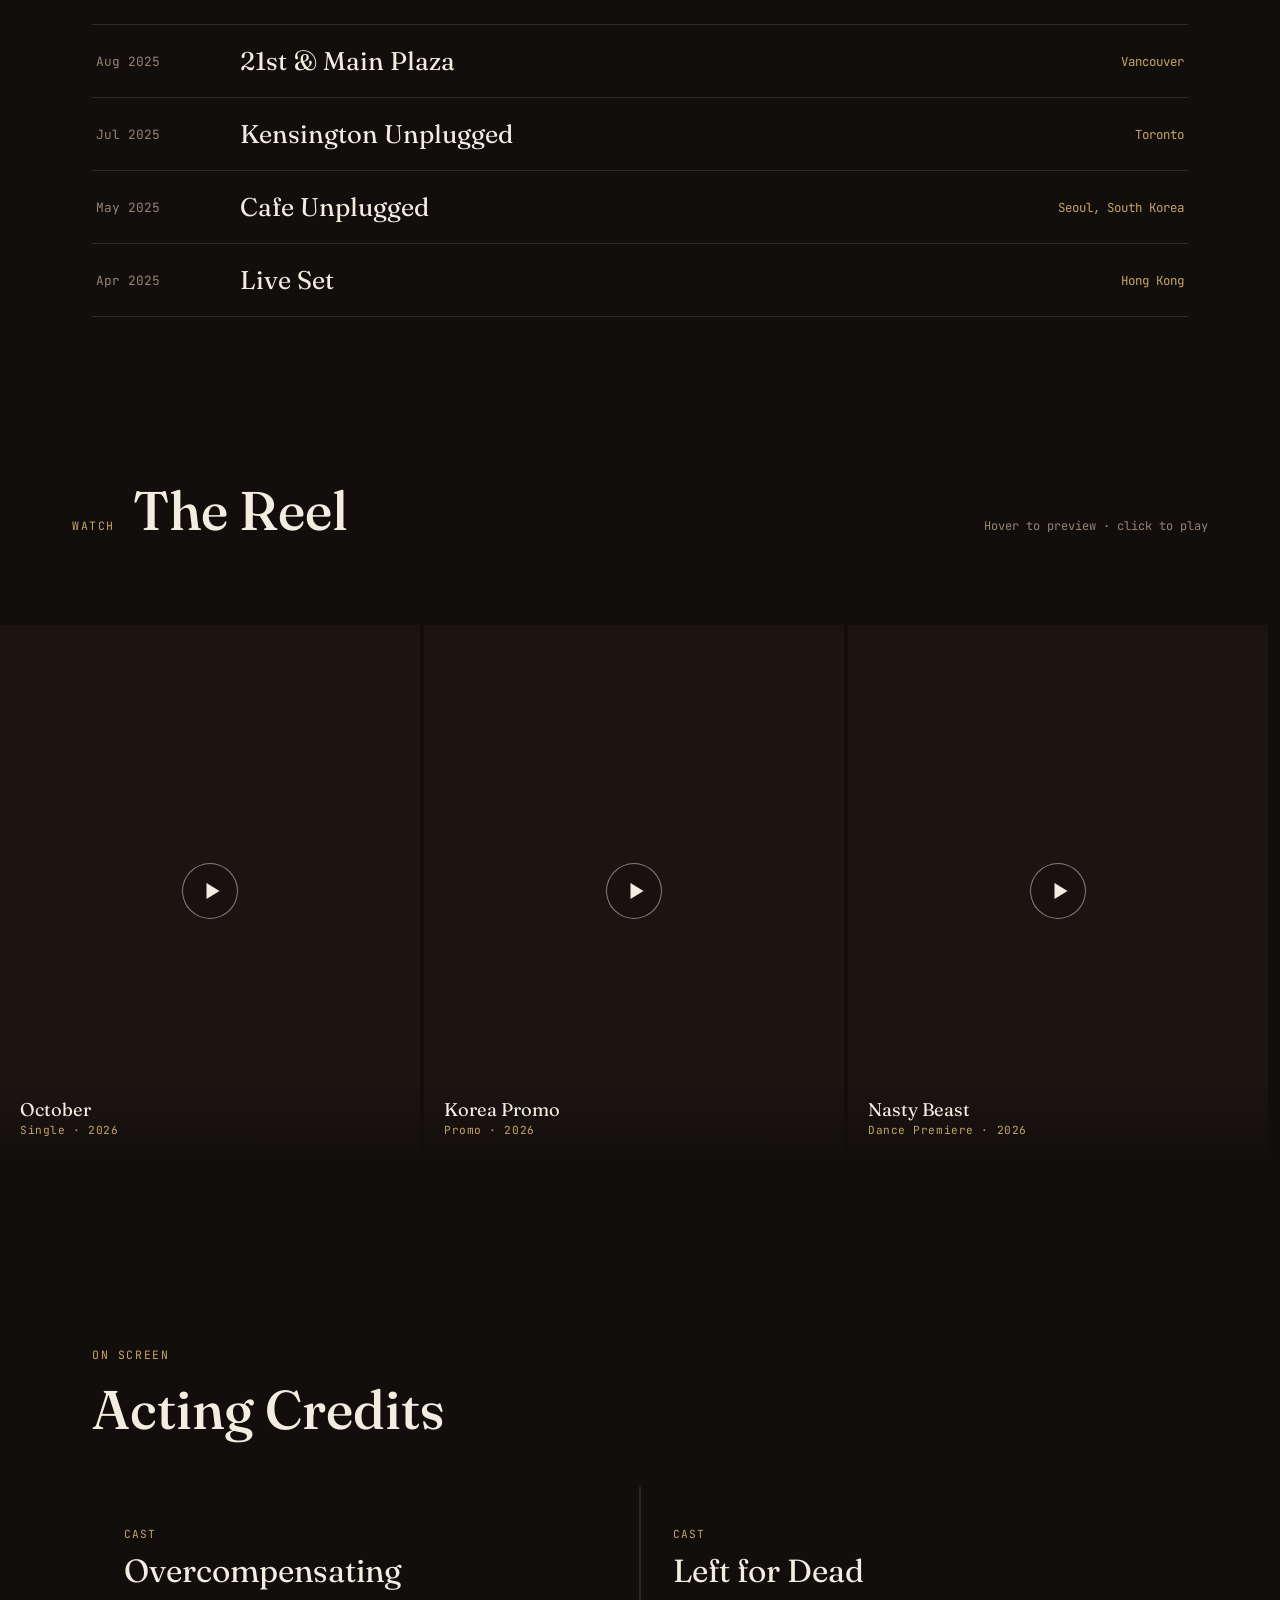
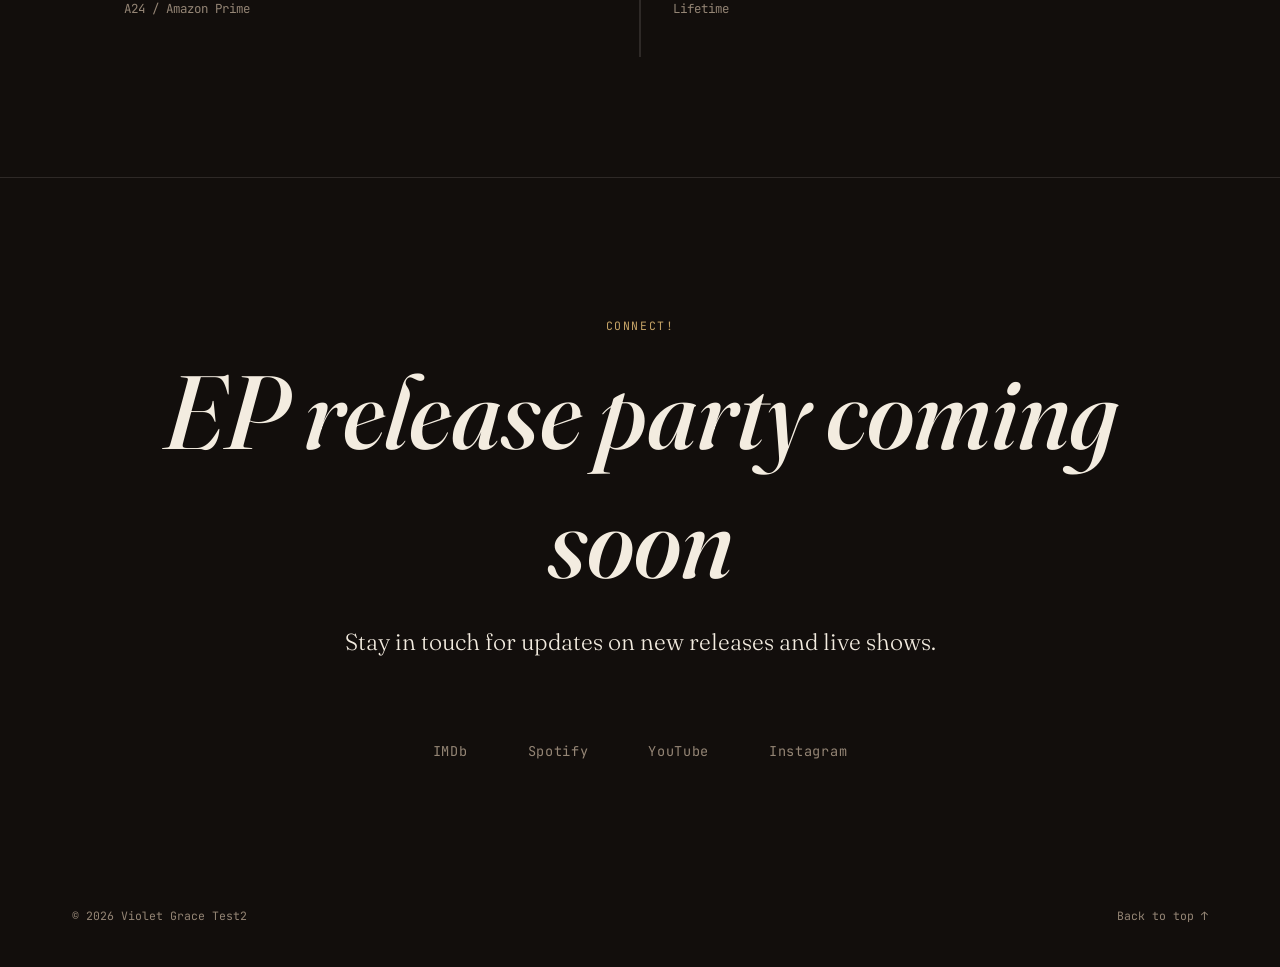
==== commit be3d4441: "Modify Jade Music Festival show information Updated show details for the Jade Music Festival and rem" ====
--- a/index.html
+++ b/index.html
@@ -118,34 +118,13 @@
    aria-label="Free live show at Jade Music Festival, Saturday November 7, 2026, 2:30pm, Showcase B, Vancouver. Opens the Jade Music Festival schedule in a new tab.">
   <span class="show-badge">Upcoming Show</span>
   <span class="show-text">
-    <strong class="show-name">Jade Music Festival</strong>
-    <span class="show-sep" aria-hidden="true">·</span> <span class="show-when">Sat, Nov 7 · 2:30pm, Showcase B</span> <br class="show-br">
-    <span class="show-where">Performance Works, Granville Island, Vancouver</span>
-  </span>
-  <span class="show-text">
-    <strong class="show-name">Jade Music Festival</strong>
-    <span class="show-sep" aria-hidden="true">·</span> <span class="show-when">Sun, Nov 8 · 11am with E.M.Lourde and JYMES</span> <br class="show-br">
+    <strong class="show-name">Jade Music Festival with E.M.Lourde and JYMES</strong>
+    <span class="show-sep" aria-hidden="true">·</span> <span class="show-when">Sun, Nov 8 · 11am</span> <br class="show-br">
     <span class="show-where">Ocean Artworks Pavillion, Granville Island, Vancouver</span>
   </span>
   <span class="show-cta"><span class="show-cta-word">Details </span><span aria-hidden="true">↗</span></span>
 </a>
 
-
-
-<!-- ============ SHOW BANNER 2 ============ -->
-<!-- Thin highlighted strip. The whole bar is one link to the JMF schedule. -->
-  <!--
-<a class="show-banner2" id="show2" href="https://www.showpass.com/ubcpc-shekillsmonsters/" target="_blank" rel="noopener noreferrer"
-   aria-label="She Kills Monsters at UBC. Show dates: November 18 - 21, 2026, Vancouver.">
-  <span class="show-badge">Upcoming Play</span>
-  <span class="show-text">
-    <strong class="show-name">She Kills Monsters</strong>
-    <span class="show-sep" aria-hidden="true">·</span> <span class="show-when">Various Dates: November 18 - 21</span> <br class="show-br">
-    <span class="show-where">UBC, Vancouver</span>
-  </span>
-  <span class="show-cta"><span class="show-cta-word">Details </span><span aria-hidden="true">↗</span></span>
-</a>
--->
   
 <!-- ============ INTRO ============ -->
 <!--
@@ -173,6 +152,11 @@
       <span class="timeline-loc">Vancouver</span>
     </li>
 -->
+    <li class="timeline-item reveal">
+      <span class="timeline-date">Nov 2026</span>
+      <span class="timeline-venue">Jade Music Festival</span>
+      <span class="timeline-loc">Vancouver</span>
+    </li>
     <li class="timeline-item reveal">
       <span class="timeline-date">Jul 2026</span>
       <span class="timeline-venue">Ensemble Theatre Company</span>
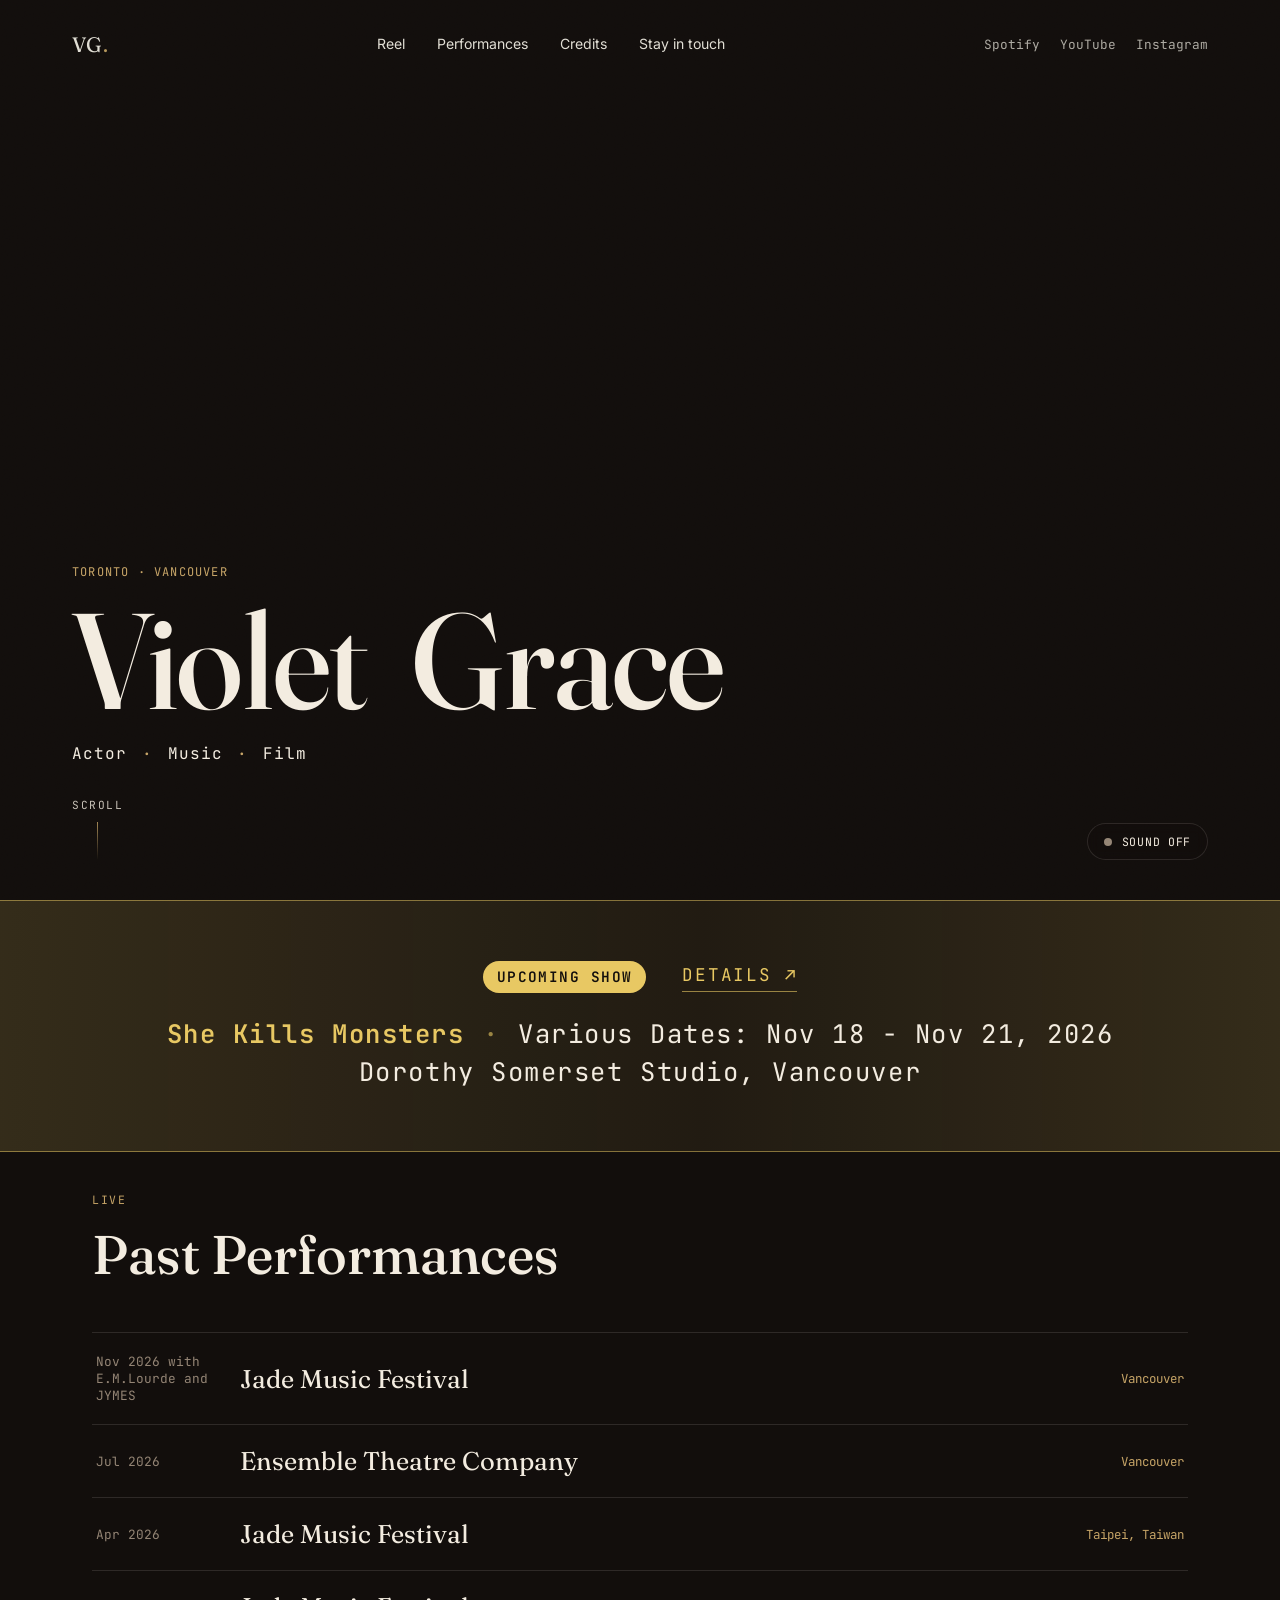
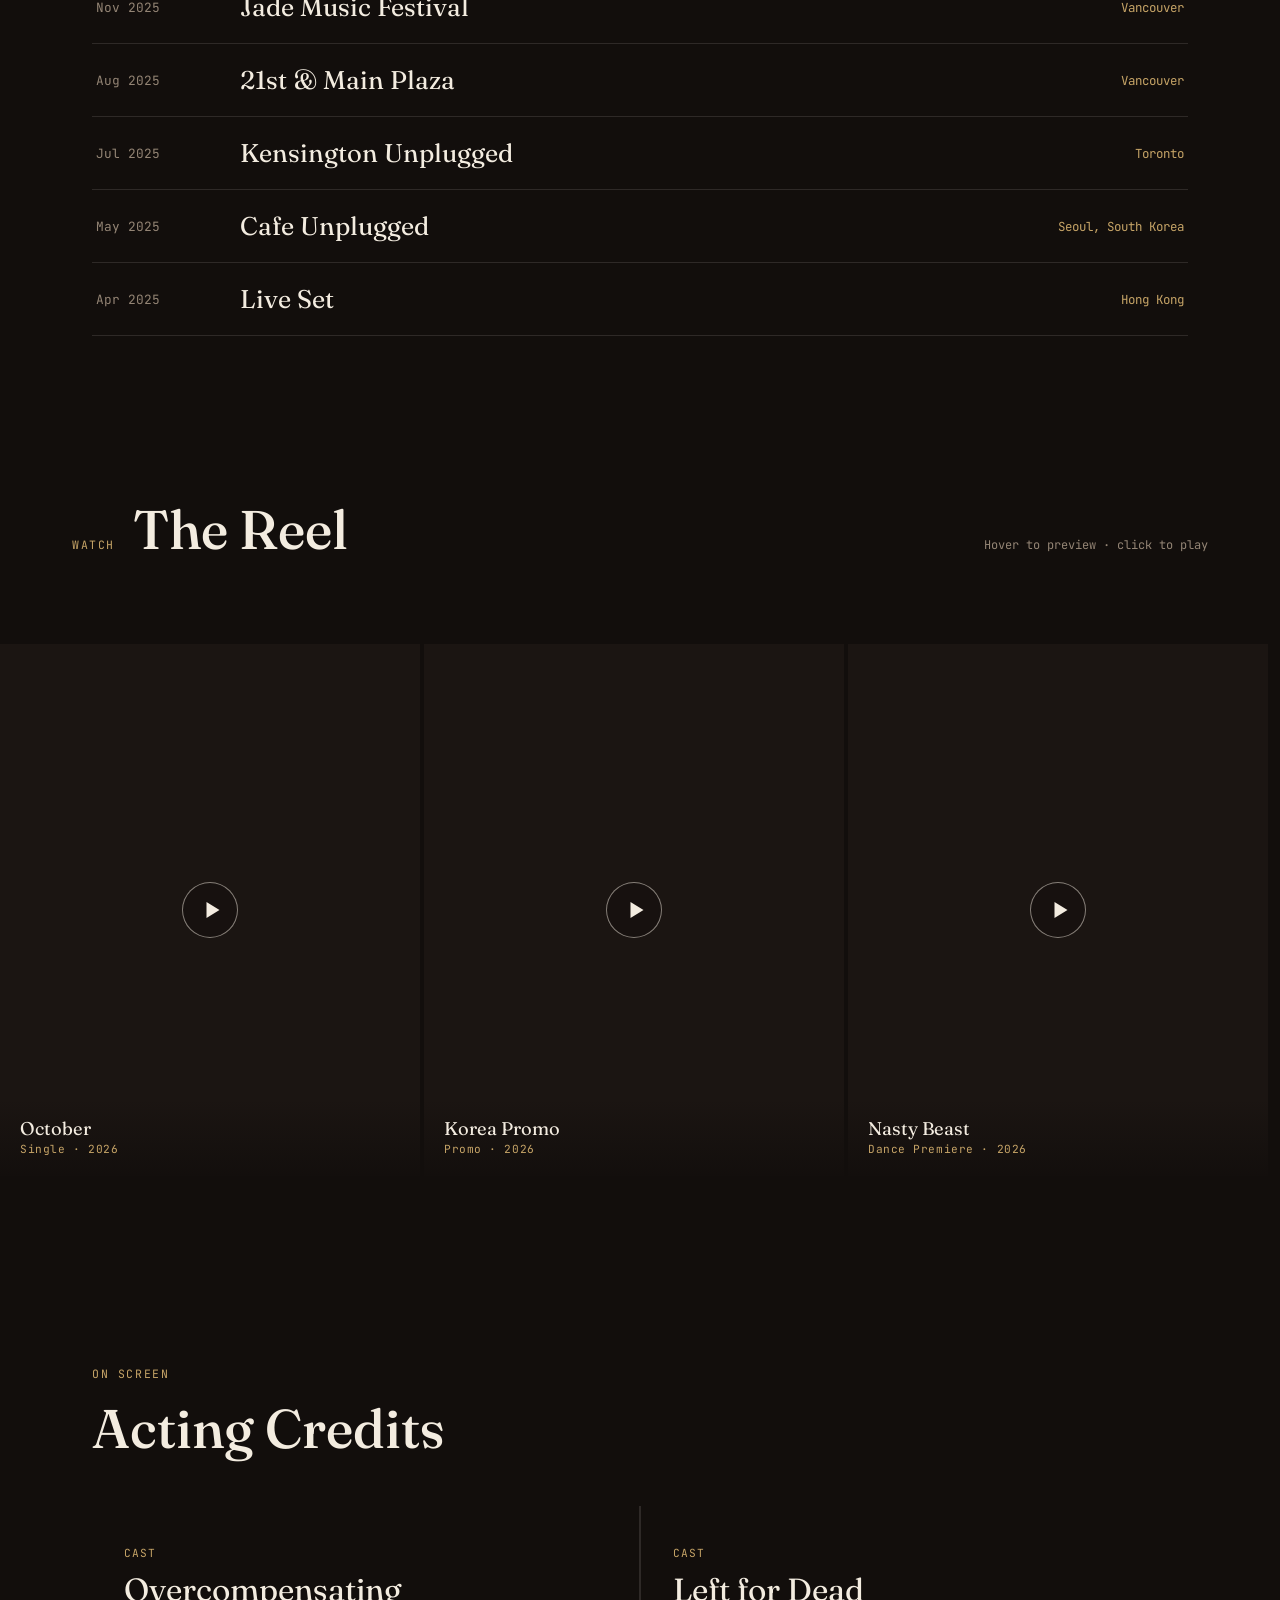
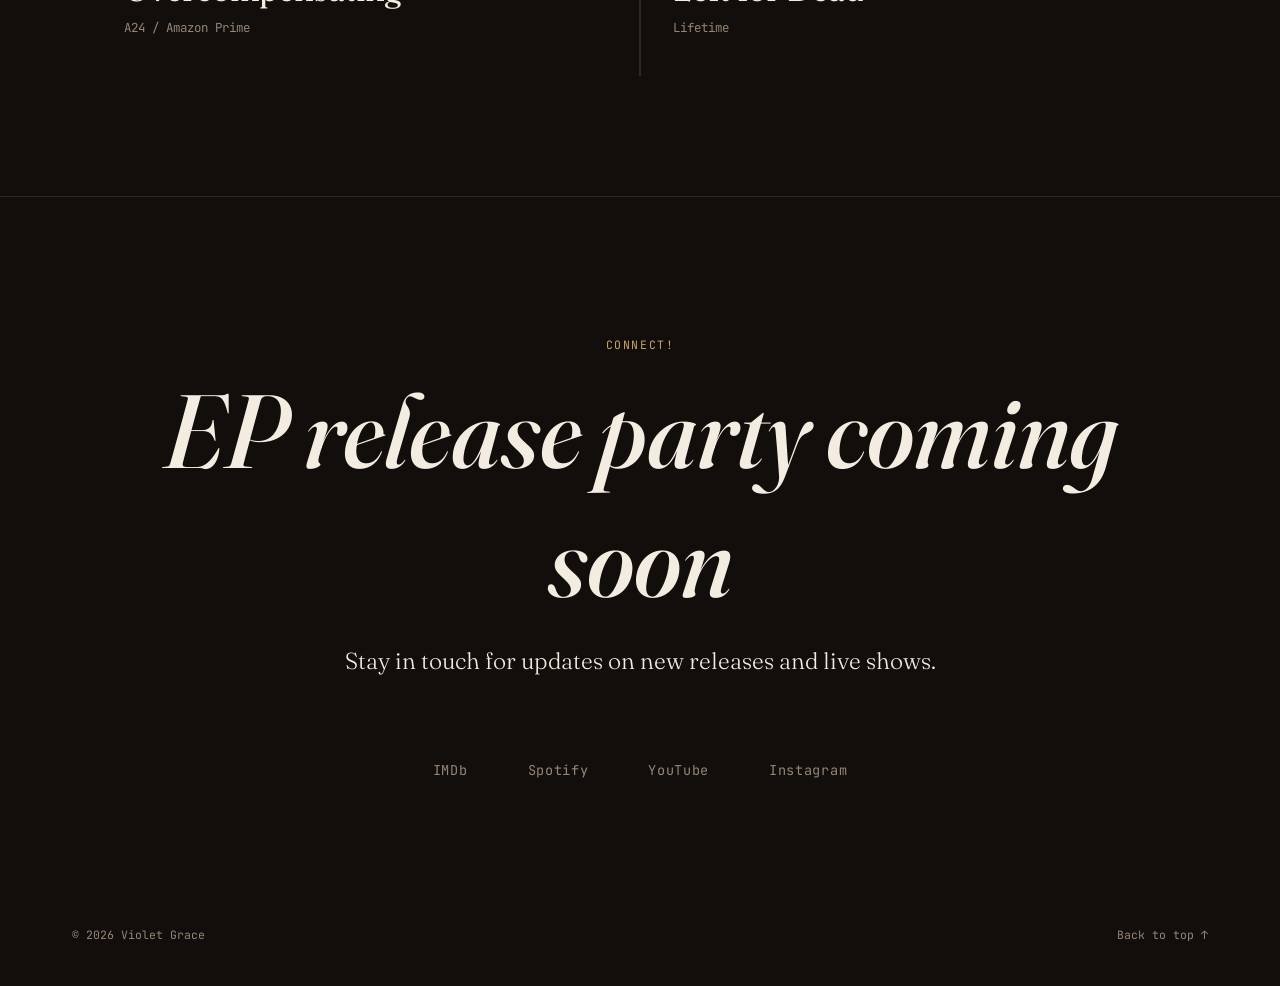
==== commit 8ee7b841: "Update show details for upcoming performance" ====
--- a/index.html
+++ b/index.html
@@ -114,13 +114,13 @@
 
 <!-- ============ SHOW BANNER ============ -->
 <!-- Thin highlighted strip. The whole bar is one link to the JMF schedule. -->
-<a class="show-banner" id="show" href="https://jmfa.ca/schedule/" target="_blank" rel="noopener noreferrer"
+<a class="show-banner" id="show" href="https://www.showpass.com/ubcpc-shekillsmonsters/" target="_blank" rel="noopener noreferrer"
    aria-label="Free live show at Jade Music Festival, Saturday November 7, 2026, 2:30pm, Showcase B, Vancouver. Opens the Jade Music Festival schedule in a new tab.">
   <span class="show-badge">Upcoming Show</span>
   <span class="show-text">
-    <strong class="show-name">Jade Music Festival with E.M.Lourde and JYMES</strong>
-    <span class="show-sep" aria-hidden="true">·</span> <span class="show-when">Sun, Nov 8 · 11am</span> <br class="show-br">
-    <span class="show-where">Ocean Artworks Pavillion, Granville Island, Vancouver</span>
+    <strong class="show-name">She Kills Monsters</strong>
+    <span class="show-sep" aria-hidden="true">·</span> <span class="show-when">Various Dates: Nov 18 - Nov 21, 2026</span> <br class="show-br">
+    <span class="show-where">Dorothy Somerset Studio, Vancouver</span>
   </span>
   <span class="show-cta"><span class="show-cta-word">Details </span><span aria-hidden="true">↗</span></span>
 </a>
@@ -153,7 +153,7 @@
     </li>
 -->
     <li class="timeline-item reveal">
-      <span class="timeline-date">Nov 2026</span>
+      <span class="timeline-date">Nov 2026 with E.M.Lourde and JYMES</span>
       <span class="timeline-venue">Jade Music Festival</span>
       <span class="timeline-loc">Vancouver</span>
     </li>
@@ -316,7 +316,7 @@
 </section>
 
 <footer class="site-footer">
-  <span>© 2026 Violet Grace Test2</span>
+  <span>© 2026 Violet Grace</span>
   <a href="#top">Back to top ↑</a>
 </footer>
 
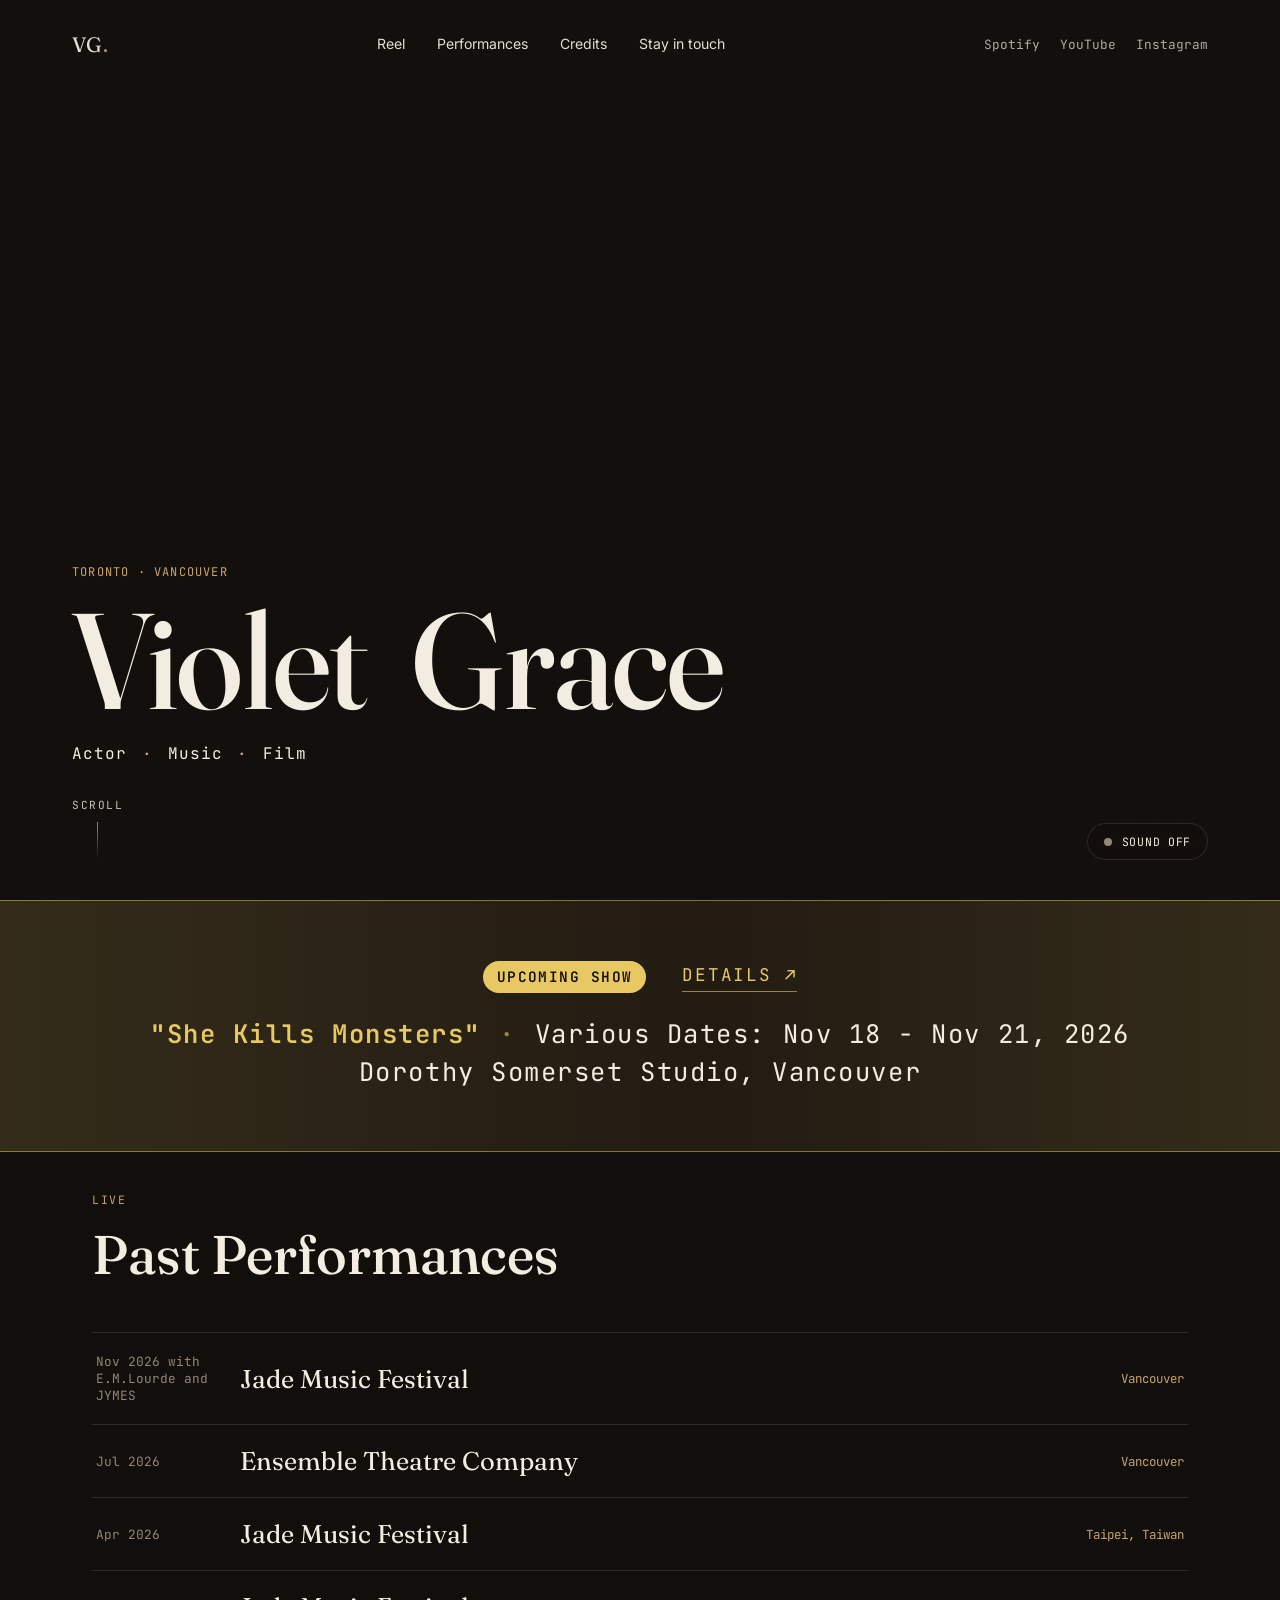
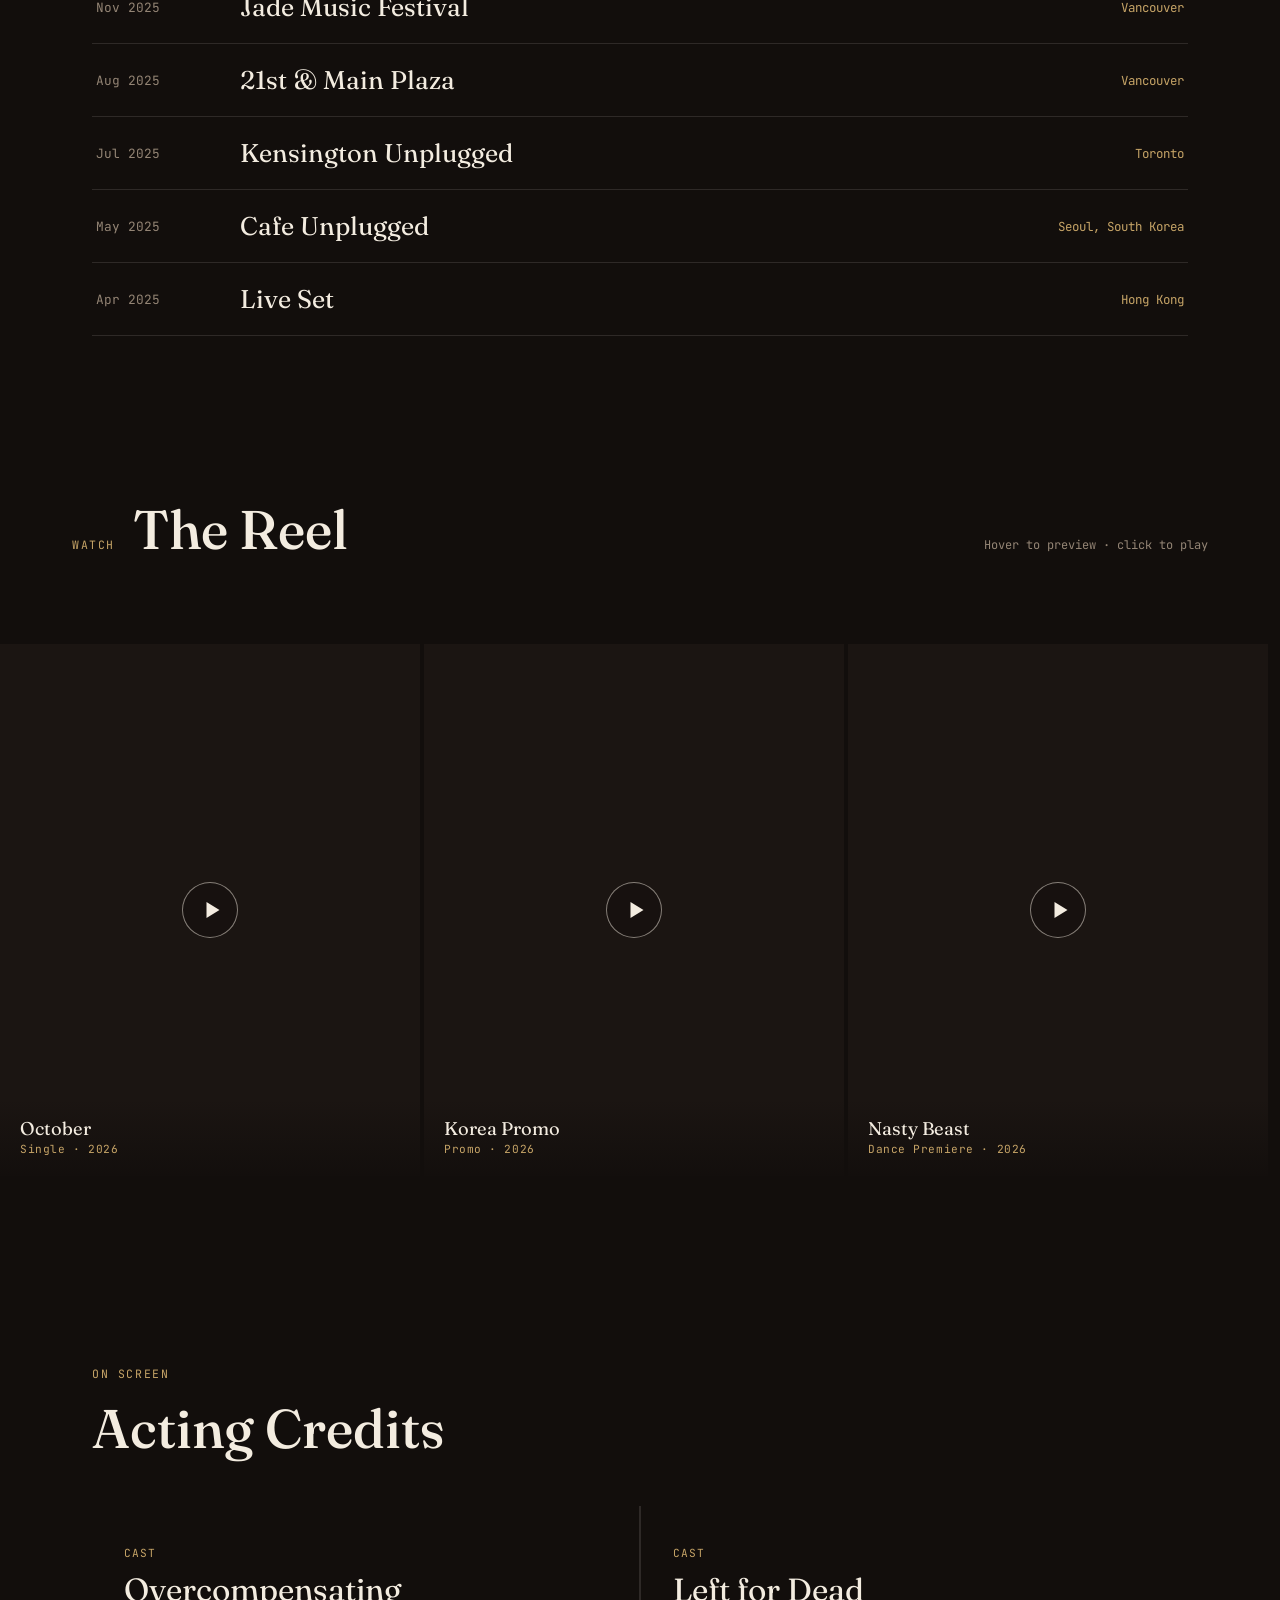
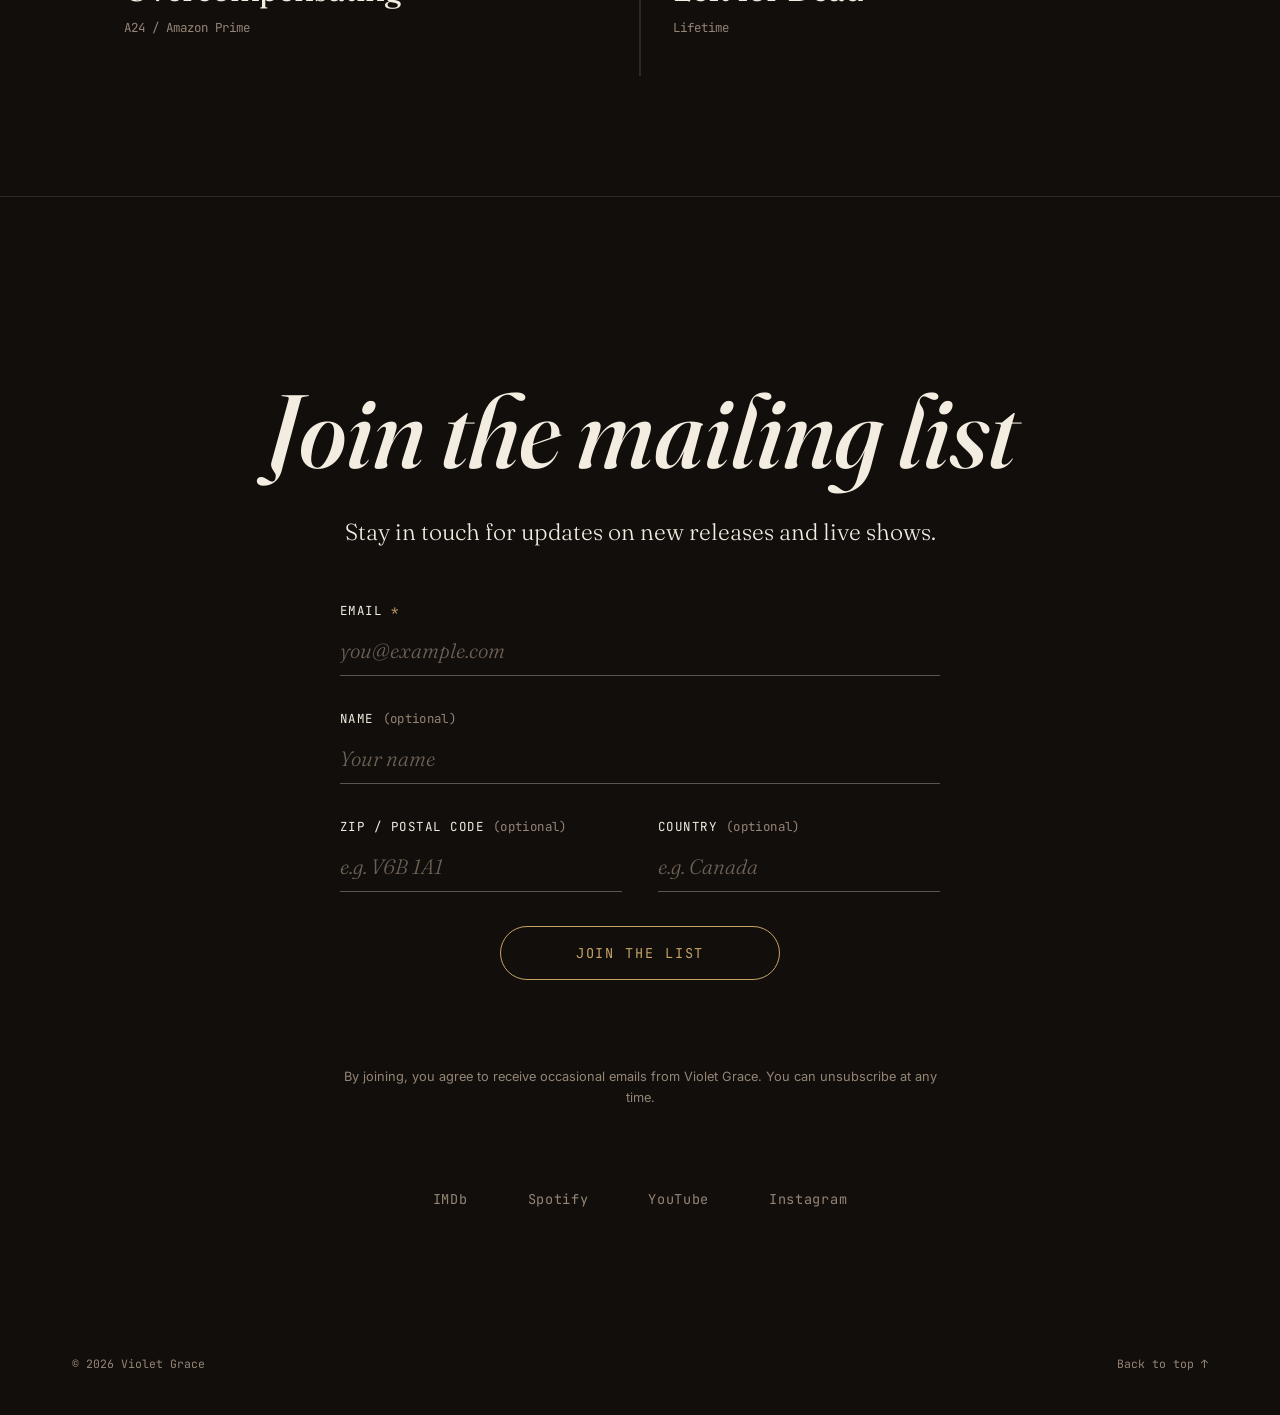
==== commit 2da1cb77: "Remove GTM noscript and update show banner attributes Removed Google Tag Manager noscript section an" ====
--- a/index.html
+++ b/index.html
@@ -1,6 +1,17 @@
 <!DOCTYPE html>
 <html lang="en">
 <head>
+
+<!-- Google tag (gtag.js) -->
+<script async src="https://www.googletagmanager.com/gtag/js?id=G-1YGJ31VFRQ"></script>
+<script>
+  window.dataLayer = window.dataLayer || [];
+  function gtag(){dataLayer.push(arguments);}
+  gtag('js', new Date());
+  gtag('config', 'G-1YGJ31VFRQ');
+  gtag('config', 'AW-18082995472');   // Google Ads; delete this line if you're not running ads
+</script>
+  
 <meta charset="UTF-8">
 <meta name="viewport" content="width=device-width, initial-scale=1.0">
 <title>Violet Grace — Actor · Music · Film</title>
@@ -26,15 +37,6 @@
 
 </style>
 
-<!-- Google tag (gtag.js) -->
-<script async src="https://www.googletagmanager.com/gtag/js?id=AW-18082995472"></script>
-<script>
-  window.dataLayer = window.dataLayer || [];
-  function gtag(){dataLayer.push(arguments);}
-  gtag('js', new Date());
-  gtag('config', 'AW-18082995472');
-</script>
-
 
 </head>
 <body>
@@ -115,10 +117,10 @@
 <!-- ============ SHOW BANNER ============ -->
 <!-- Thin highlighted strip. The whole bar is one link to the JMF schedule. -->
 <a class="show-banner" id="show" href="https://www.showpass.com/ubcpc-shekillsmonsters/" target="_blank" rel="noopener noreferrer"
-   aria-label="Free live show at Jade Music Festival, Saturday November 7, 2026, 2:30pm, Showcase B, Vancouver. Opens the Jade Music Festival schedule in a new tab.">
+   aria-label="She Kills Monsters">
   <span class="show-badge">Upcoming Show</span>
   <span class="show-text">
-    <strong class="show-name">She Kills Monsters</strong>
+    <strong class="show-name">"She Kills Monsters"</strong>
     <span class="show-sep" aria-hidden="true">·</span> <span class="show-when">Various Dates: Nov 18 - Nov 21, 2026</span> <br class="show-br">
     <span class="show-where">Dorothy Somerset Studio, Vancouver</span>
   </span>
@@ -268,12 +270,11 @@
 <!-- ============ CONNECT / MAILING LIST ============ -->
 <!-- Submits via script.js to a Google Apps Script web app that writes to your Google Sheet. -->
 <section class="connect" id="connect">
-  <p class="section-label reveal">Connect!</p>
-  <h2 class="connect-title reveal">EP release party coming soon</h2>
+  <p class="section-label reveal">EP release party coming soon!</p>
+  <h2 class="connect-title reveal">Join the mailing list</h2>
   <p class="mail-intro reveal">Stay in touch for updates on new releases and live shows.</p>
 
 
-  <!--
   <form class="mail-form reveal" id="mailForm" action="#" method="post">
     <div class="mail-field mail-field--full">
       <label for="mlEmail">Email <span class="mail-req" aria-hidden="true">*</span><span class="visually-hidden">(required)</span></label>
@@ -294,10 +295,10 @@
       <label for="mlCountry">Country <span class="mail-opt">(optional)</span></label>
       <input type="text" id="mlCountry" name="country" autocomplete="country-name" maxlength="80" placeholder="e.g. Canada">
     </div>
-    -->
+    
 
     <!-- Spam trap: real visitors never see or fill this. Do not remove. -->
-    <!--
+    
     <div class="mail-hp" aria-hidden="true">
       <input type="text" name="company" tabindex="-1" autocomplete="off" aria-label="Do not fill in">
     </div>
@@ -306,7 +307,7 @@
     <p class="mail-status" id="mailStatus" role="status" aria-live="polite"></p>
     <p class="mail-note">By joining, you agree to receive occasional emails from Violet Grace. You can unsubscribe at any time.</p>
   </form>
-  -->
+  
   <div class="connect-grid reveal">
     <a href="https://www.imdb.com/name/nm7448528/" target="_blank" rel="noopener">IMDb</a>
     <a href="https://open.spotify.com/artist/6fwGpGsmWu4kERmOrngO64" target="_blank" rel="noopener">Spotify</a>
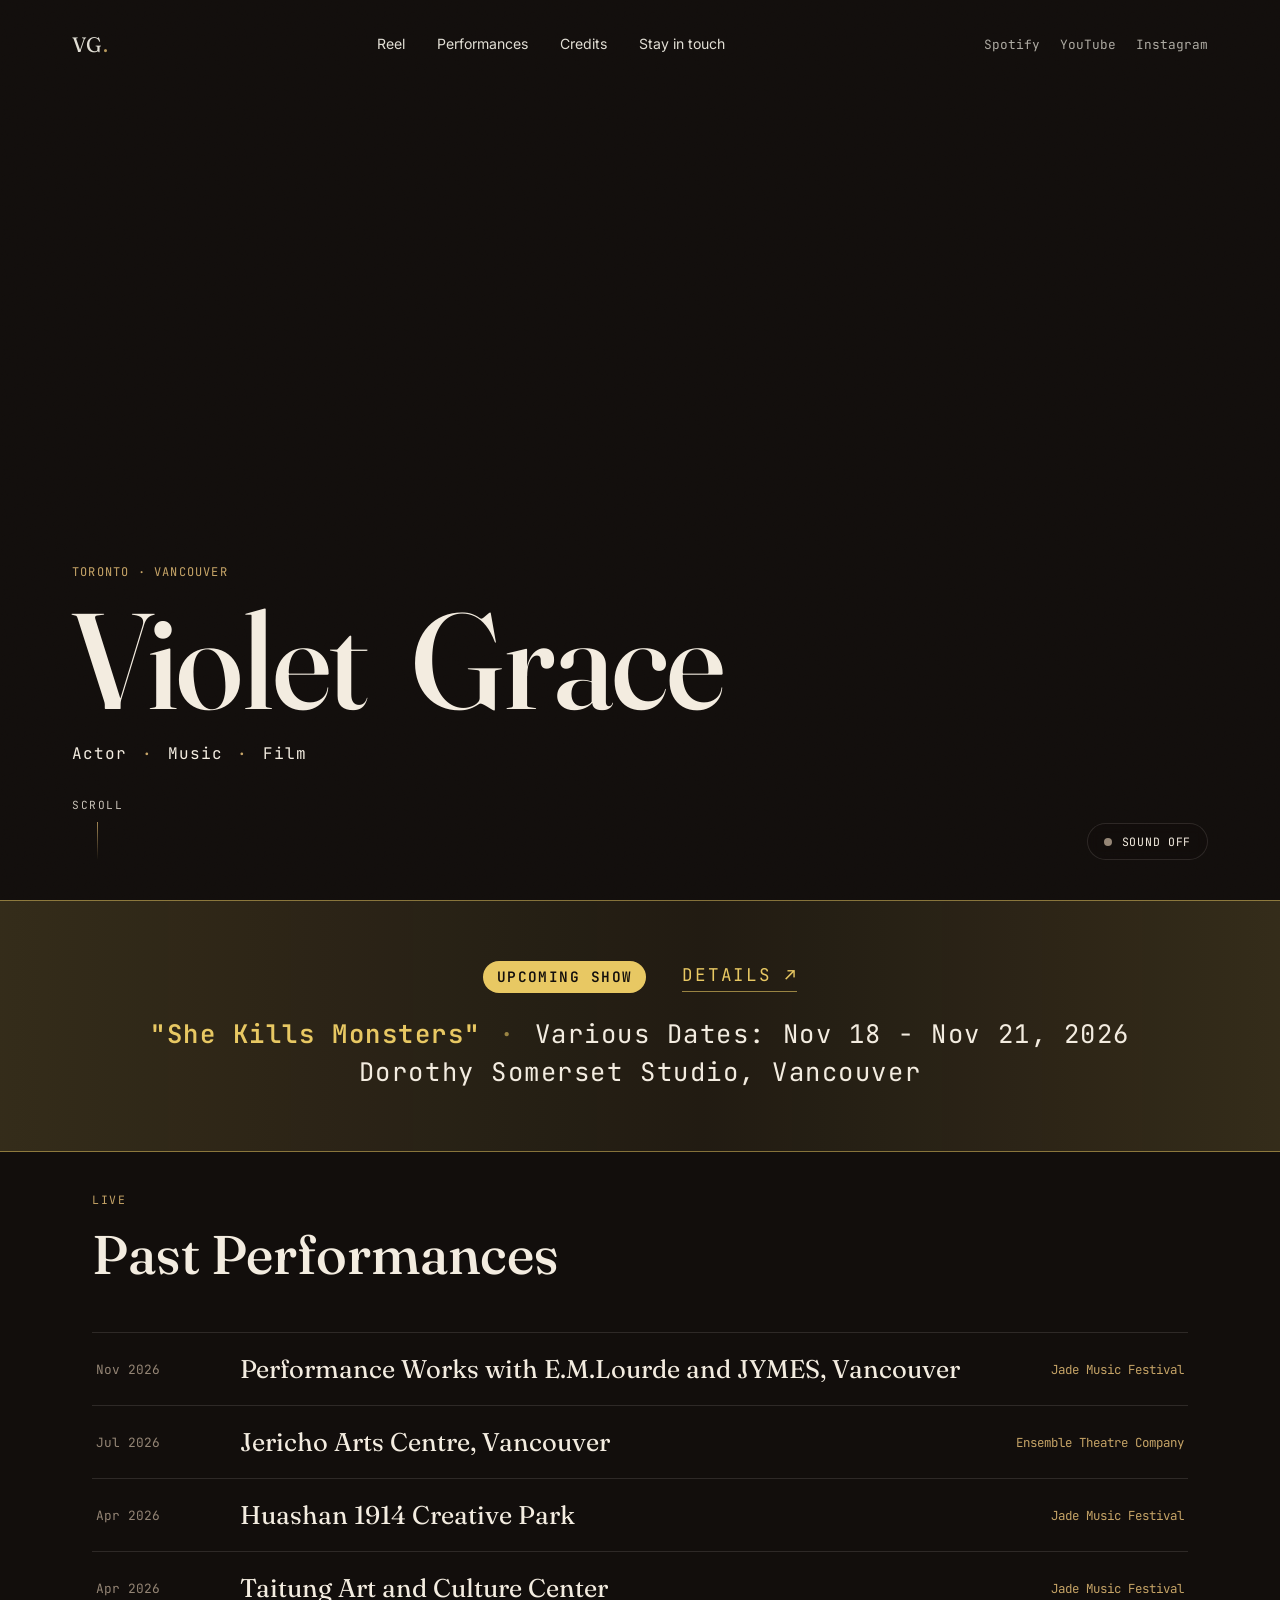
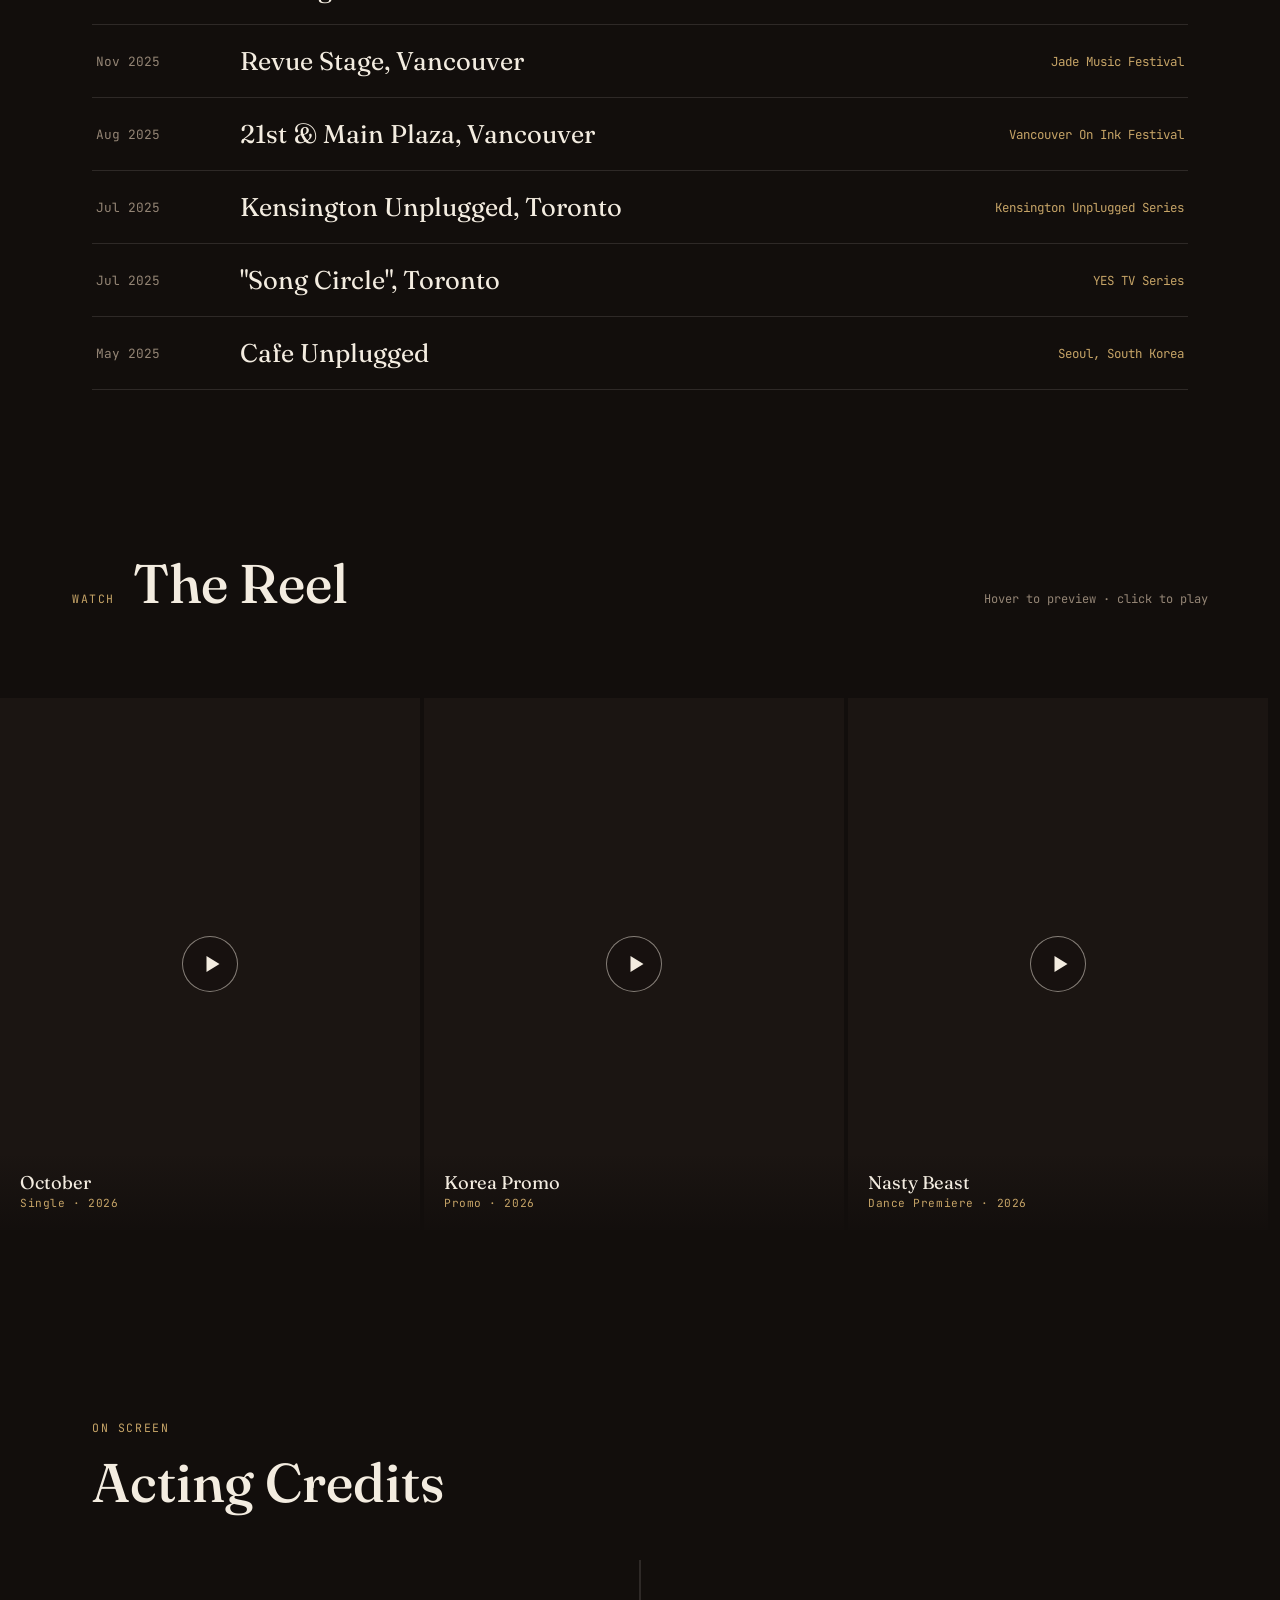
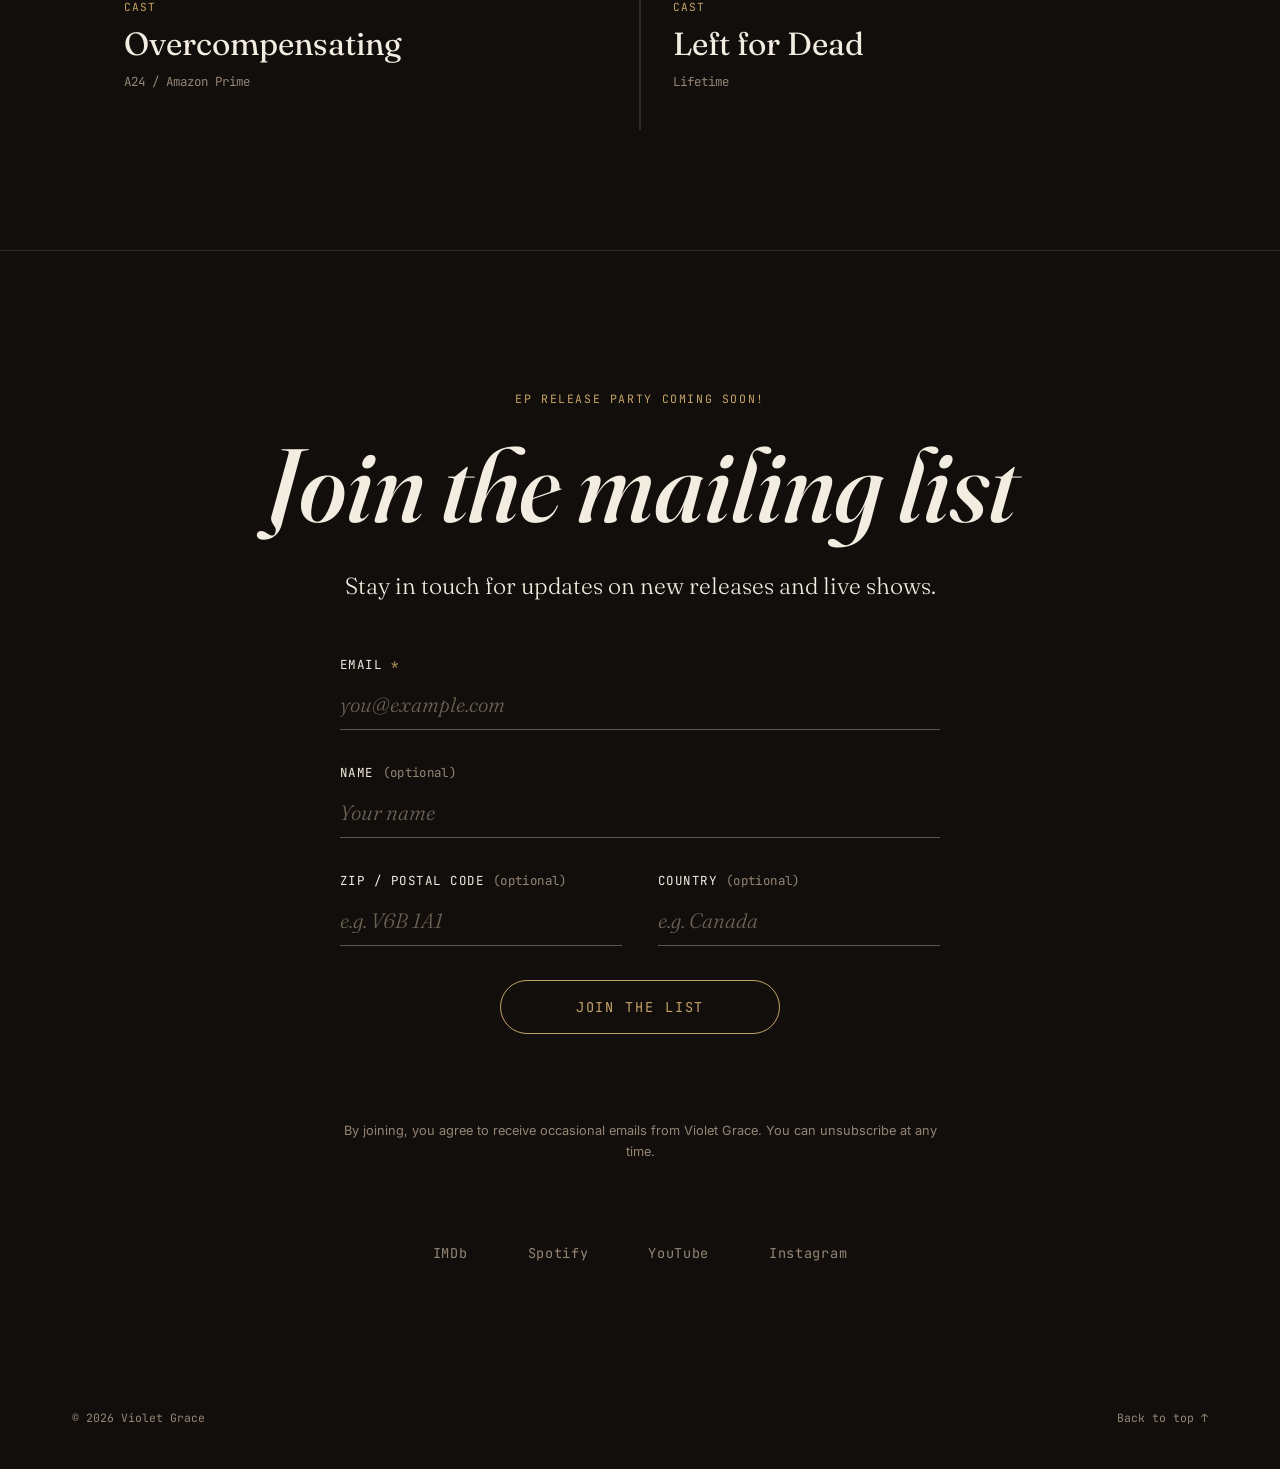
==== commit 71737c76: "Update timeline venues and locations in index.html" ====
--- a/index.html
+++ b/index.html
@@ -155,45 +155,51 @@
     </li>
 -->
     <li class="timeline-item reveal">
-      <span class="timeline-date">Nov 2026 with E.M.Lourde and JYMES</span>
-      <span class="timeline-venue">Jade Music Festival</span>
-      <span class="timeline-loc">Vancouver</span>
+      <span class="timeline-date">Nov 2026</span>
+      <span class="timeline-venue">Performance Works with E.M.Lourde and JYMES, Vancouver</span>
+      <span class="timeline-loc">Jade Music Festival</span>
     </li>
     <li class="timeline-item reveal">
       <span class="timeline-date">Jul 2026</span>
-      <span class="timeline-venue">Ensemble Theatre Company</span>
-      <span class="timeline-loc">Vancouver</span>
+      <span class="timeline-venue">Jericho Arts Centre, Vancouver</span>
+      <span class="timeline-loc">Ensemble Theatre Company</span>
     </li>
     <li class="timeline-item reveal">
       <span class="timeline-date">Apr 2026</span>
-      <span class="timeline-venue">Jade Music Festival</span>
-      <span class="timeline-loc">Taipei, Taiwan</span>
+      <span class="timeline-venue">Huashan 1914 Creative Park</span>
+      <span class="timeline-loc">Jade Music Festival</span>
+    </li>
+    </li>
+    <li class="timeline-item reveal">
+      <span class="timeline-date">Apr 2026</span>
+      <span class="timeline-venue">Taitung Art and Culture Center</span>
+      <span class="timeline-loc">Jade Music Festival</span>
     </li>
     <li class="timeline-item reveal">
       <span class="timeline-date">Nov 2025</span>
-      <span class="timeline-venue">Jade Music Festival</span>
-      <span class="timeline-loc">Vancouver</span>
+      <span class="timeline-venue">Revue Stage, Vancouver</span>
+      <span class="timeline-loc">Jade Music Festival</span>
 
     </li>
     <li class="timeline-item reveal">
       <span class="timeline-date">Aug 2025</span>
-      <span class="timeline-venue">21st &amp; Main Plaza</span>
-      <span class="timeline-loc">Vancouver</span>
+      <span class="timeline-venue">21st &amp; Main Plaza, Vancouver</span>
+      <span class="timeline-loc">Vancouver On Ink Festival</span>
     </li>
     <li class="timeline-item reveal">
       <span class="timeline-date">Jul 2025</span>
-      <span class="timeline-venue">Kensington Unplugged</span>
-      <span class="timeline-loc">Toronto</span>
+      <span class="timeline-venue">Kensington Unplugged, Toronto</span>
+      <span class="timeline-loc">Kensington Unplugged Series</span>
+    </li>
+    <li class="timeline-item reveal">
+      <span class="timeline-date">Jul 2025</span>
+      <span class="timeline-venue">"Song Circle", Toronto</span>
+      <span class="timeline-loc">YES TV Series</span>
     </li>
     <li class="timeline-item reveal">
       <span class="timeline-date">May 2025</span>
       <span class="timeline-venue">Cafe Unplugged</span>
       <span class="timeline-loc">Seoul, South Korea</span>
-    </li>
-    <li class="timeline-item reveal">
-      <span class="timeline-date">Apr 2025</span>
-      <span class="timeline-venue">Live Set</span>
-      <span class="timeline-loc">Hong Kong</span>
     </li>
   </ul>
 </section>
